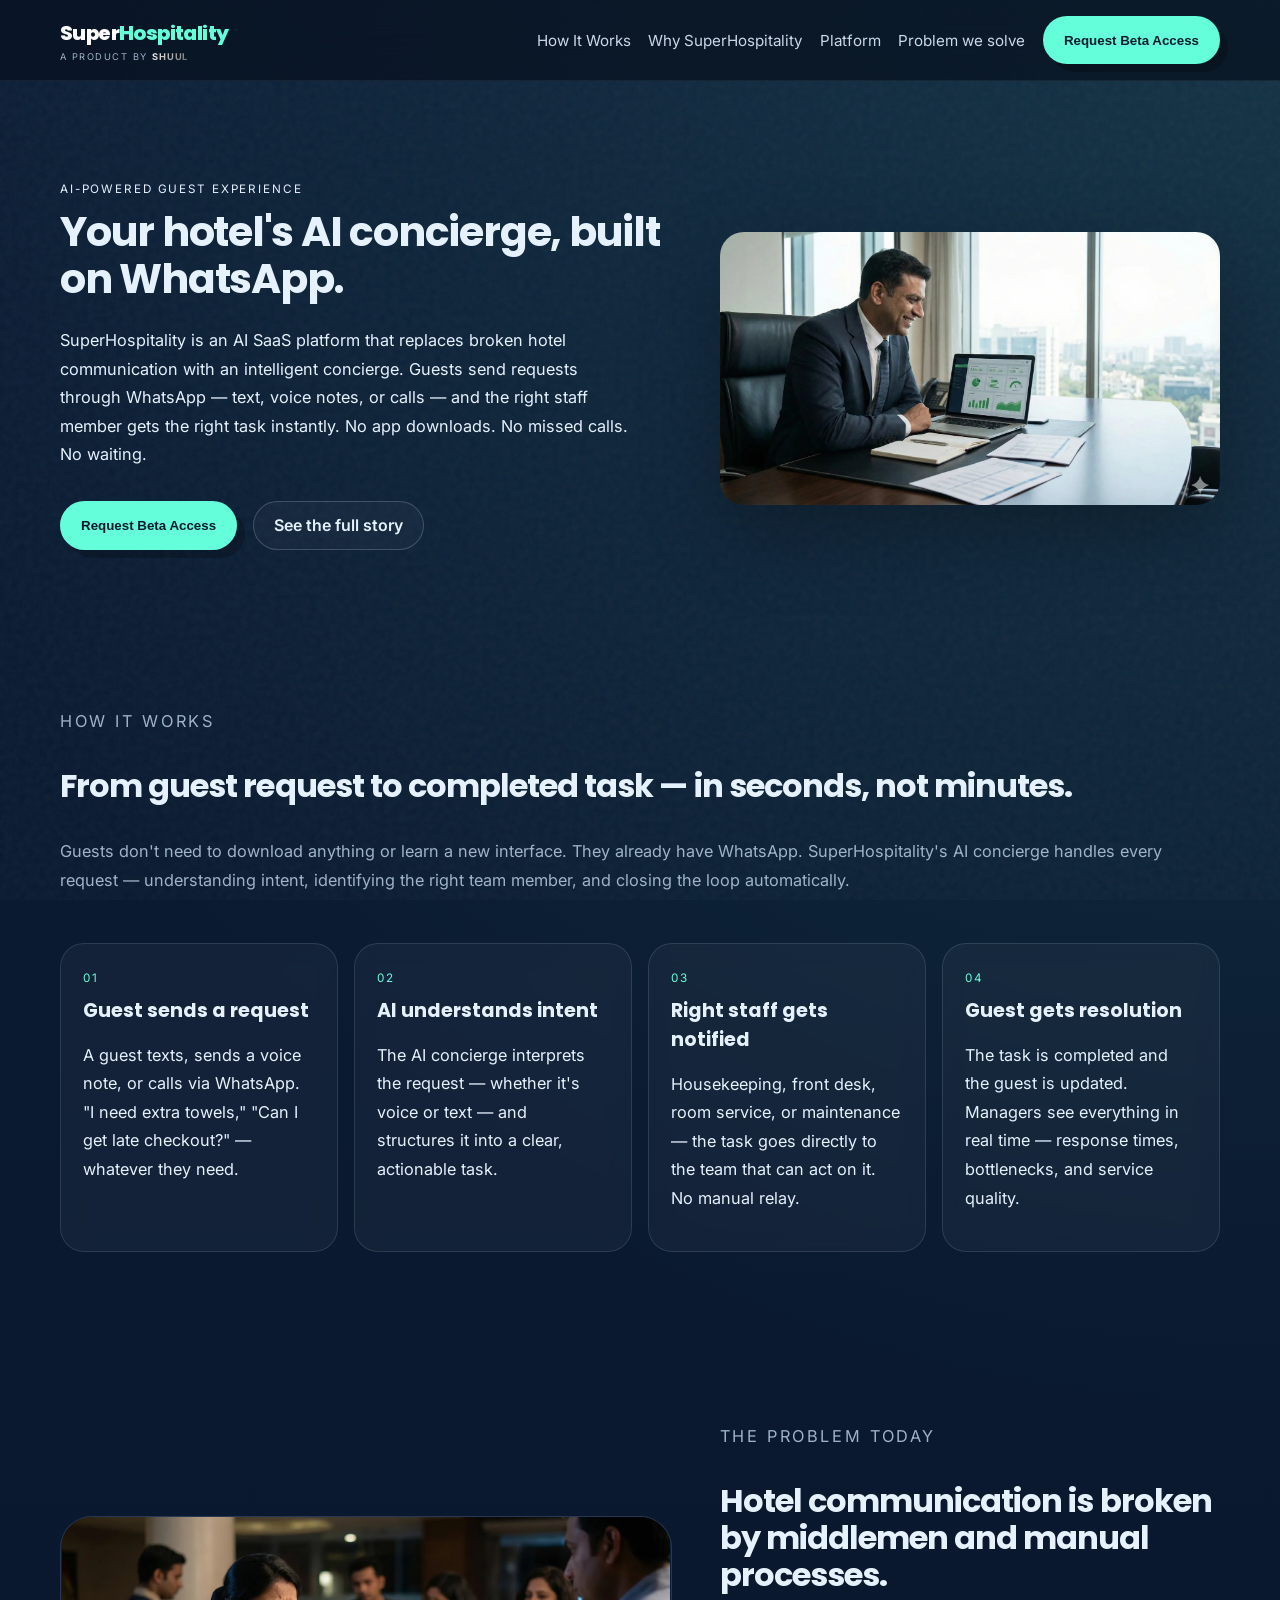
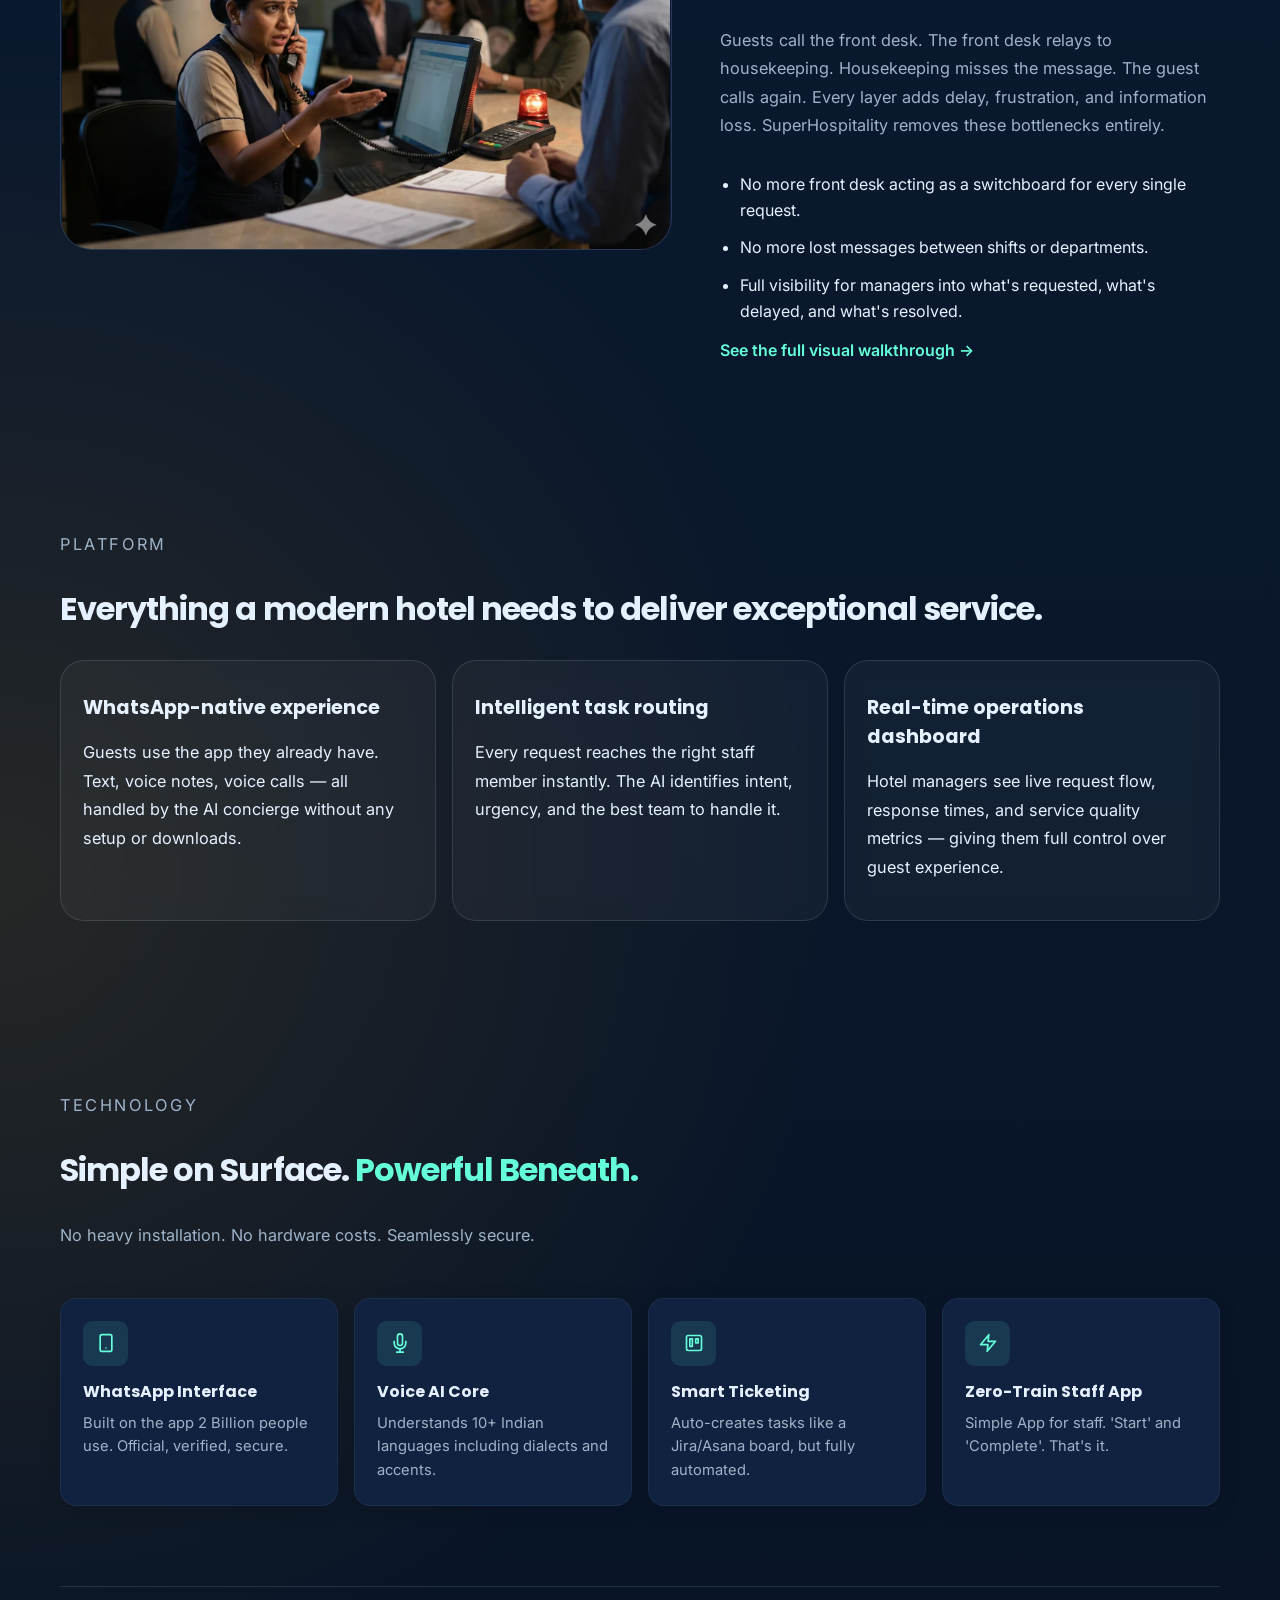
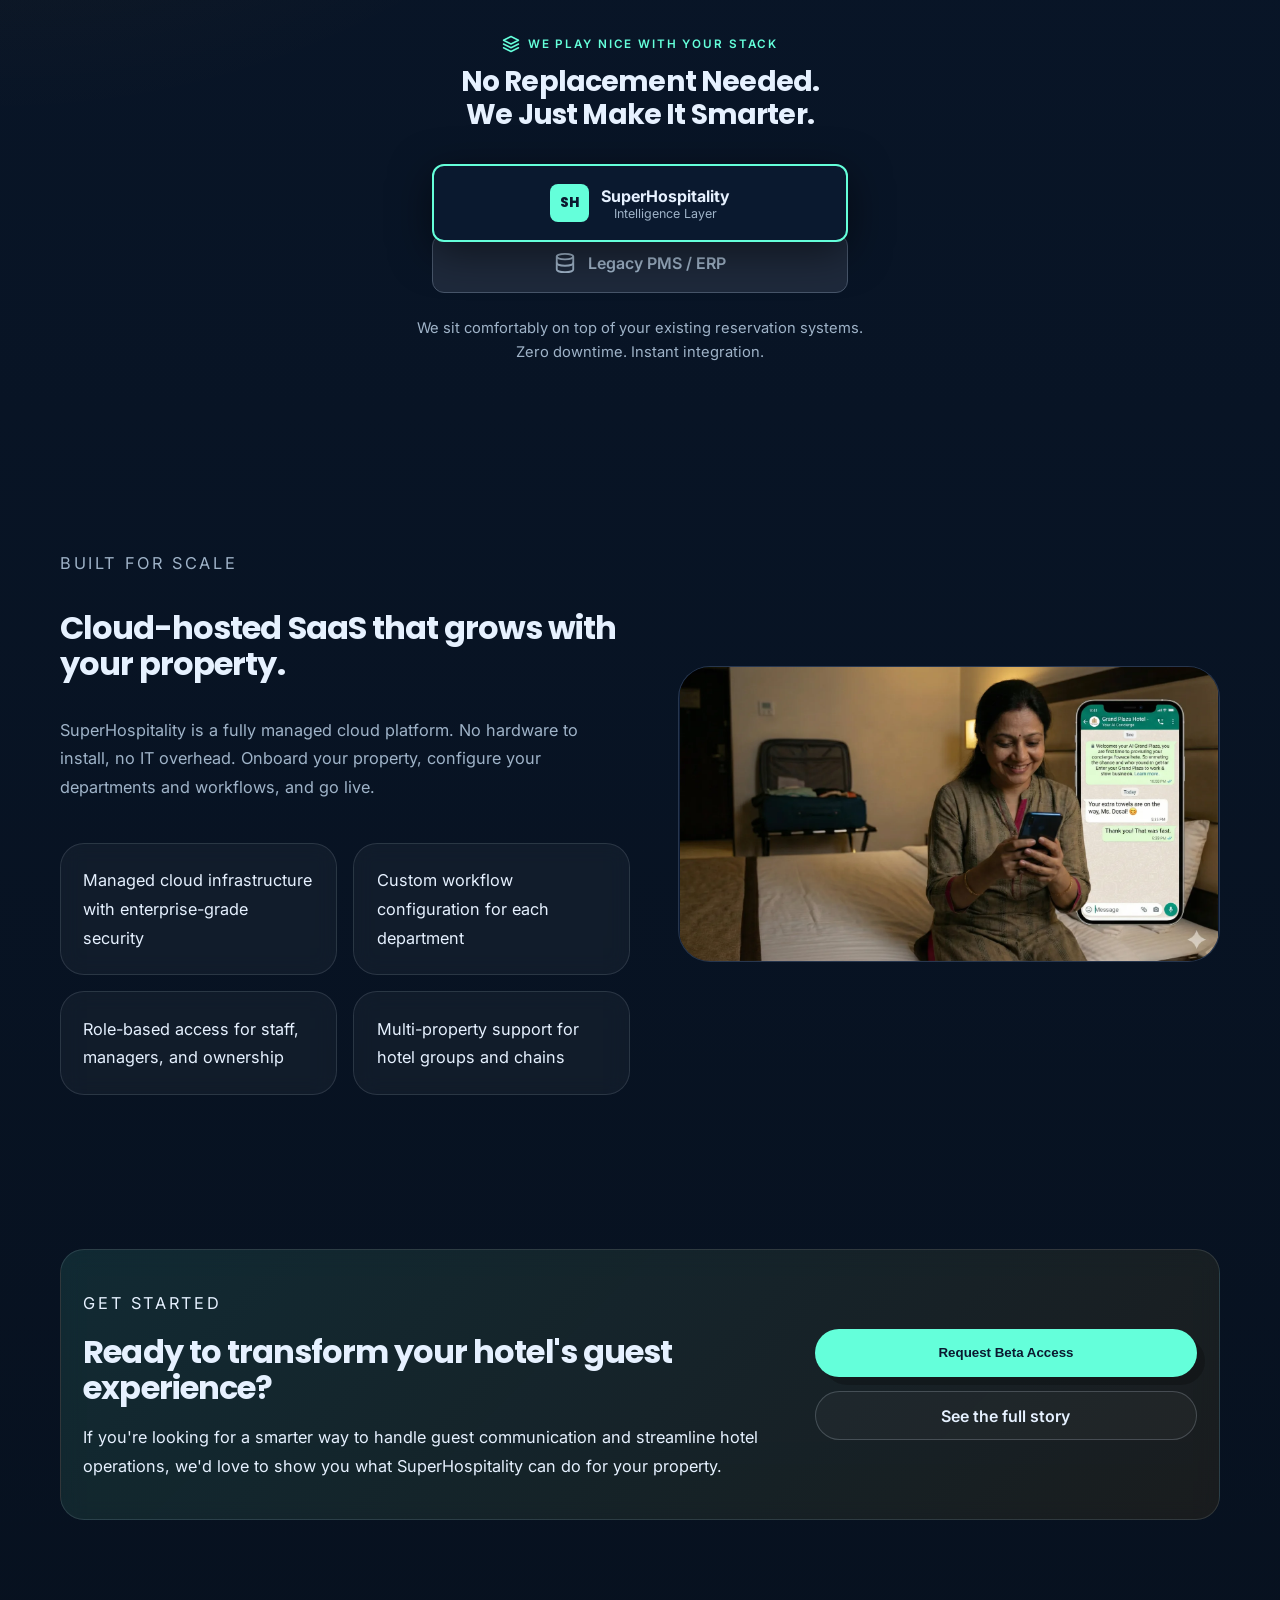
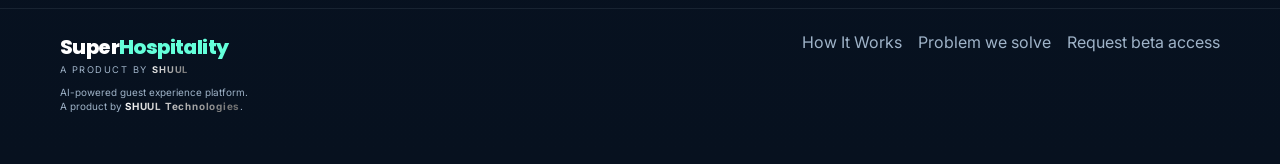
==== index.html @ f00804af "Initial commit" ====
<!DOCTYPE html>
<html lang="en">
  <head>
    <meta charset="UTF-8" />
    <meta name="viewport" content="width=device-width, initial-scale=1.0" />
    <title>SuperHospitality | AI-Powered Guest Experience Platform</title>
    <meta
      name="description"
      content="SuperHospitality is a WhatsApp-first AI concierge platform by SHUUL that turns guest requests into instant staff actions — no app downloads, no missed calls, no waiting."
    />
    <meta name="robots" content="index,follow" />
    <meta property="og:title" content="SuperHospitality | AI-Powered Guest Experience Platform" />
    <meta
      property="og:description"
      content="A WhatsApp-first AI concierge that turns guest requests into instant staff actions. No app downloads, no missed calls, no waiting."
    />
    <meta property="og:type" content="website" />
    <link rel="icon" type="image/svg+xml" href="/favicon.svg">
    <link rel="preconnect" href="https://fonts.googleapis.com">
    <link rel="preconnect" href="https://fonts.gstatic.com" crossorigin>
    <link href="https://fonts.googleapis.com/css2?family=Inter:wght@400;500;600&family=Poppins:wght@700;800&display=swap" rel="stylesheet">
    <script>
      (function () {
        var clarityProjectId = "ulrwjp1u90";

        if (!clarityProjectId || clarityProjectId === "undefined" || clarityProjectId === "null") {
          return;
        }

        (function(c,l,a,r,i,t,y){
          c[a]=c[a]||function(){(c[a].q=c[a].q||[]).push(arguments)};
          t=l.createElement(r);t.async=1;t.src="https://www.clarity.ms/tag/"+i;
          y=l.getElementsByTagName(r)[0];y.parentNode.insertBefore(t,y);
        })(window, document, "clarity", "script", clarityProjectId);
      })();
    </script>
    <script type="application/ld+json">
      {
        "@context": "https://schema.org",
        "@type": "SoftwareApplication",
        "name": "SuperHospitality",
        "applicationCategory": "BusinessApplication",
        "operatingSystem": "Web",
        "description": "WhatsApp-first AI concierge platform that turns guest requests into instant staff actions for hotels.",
        "brand": {
          "@type": "Brand",
          "name": "SHUUL"
        }
      }
    </script>
    <link rel="stylesheet" crossorigin href="/assets/main-C3lj1oBf.css">
  </head>
  <body>
    <div class="site-shell">
      <div class="site-noise" aria-hidden="true"></div>

      <header class="site-header">
        <div class="container nav-row">
          <a class="brand-lockup" href="/" aria-label="SuperHospitality home">
            <span class="brand-mark"><span style="color:#fff">Super</span><span class="brand-mark-teal">Hospitality</span></span>
            <span class="brand-meta">A PRODUCT BY <span class="shuul-silver">SHUUL</span></span>
          </a>

          <button class="nav-hamburger" onclick="toggleMobileNav()" aria-label="Toggle navigation" aria-expanded="false">
            <span></span><span></span><span></span>
          </button>

          <nav class="nav-links" id="navLinks" aria-label="Primary navigation">
            <a href="#how-it-works" onclick="closeMobileNav()">How It Works</a>
            <a href="#why" onclick="closeMobileNav()">Why SuperHospitality</a>
            <a href="#platform" onclick="closeMobileNav()">Platform</a>
            <a href="/the-problem/">Problem we solve</a>
            <button class="button button-primary nav-cta" onclick="openModal(); closeMobileNav()">
              Request Beta Access
            </button>
          </nav>
        </div>
      </header>

      <main>
        <section class="hero-section">
          <div class="container hero-grid">
            <div class="hero-copy">
              <p class="eyebrow">AI-Powered Guest Experience</p>
              <h1>Your hotel's AI concierge, built on WhatsApp.</h1>
              <p class="hero-text">
                SuperHospitality is an AI SaaS platform that replaces broken hotel communication with an intelligent concierge. 
                Guests send requests through WhatsApp — text, voice notes, or calls — and the right staff member gets the right task instantly. 
                No app downloads. No missed calls. No waiting.
              </p>

              <div class="hero-actions">
                <button class="button button-primary" onclick="openModal()">
                  Request Beta Access
                </button>
                <a class="button button-secondary" href="/the-problem/">See the full story</a>
              </div>
            </div>

            <aside class="hero-visual" aria-label="SuperHospitality visual preview">
              <div class="visual-card visual-card-main">
                <img
                  src="/images/happy_manager.webp"
                  alt="Hotel manager reviewing guest satisfaction with SuperHospitality"
                  width="1600"
                  height="873"
                />
              </div>
            </aside>
          </div>
        </section>

        <section class="content-section" id="how-it-works">
          <div class="container section-stack">
            <div class="section-heading">
              <p class="eyebrow">How It Works</p>
              <h2>From guest request to completed task — in seconds, not minutes.</h2>
              <p>
                Guests don't need to download anything or learn a new interface. They already have WhatsApp. 
                SuperHospitality's AI concierge handles every request — understanding intent, identifying the right team member, and closing the loop automatically.
              </p>
            </div>

            <div class="workflow-grid">
              <article class="info-card">
                <span class="card-index">01</span>
                <h3>Guest sends a request</h3>
                <p>A guest texts, sends a voice note, or calls via WhatsApp. "I need extra towels," "Can I get late checkout?" — whatever they need.</p>
              </article>
              <article class="info-card">
                <span class="card-index">02</span>
                <h3>AI understands intent</h3>
                <p>The AI concierge interprets the request — whether it's voice or text — and structures it into a clear, actionable task.</p>
              </article>
              <article class="info-card">
                <span class="card-index">03</span>
                <h3>Right staff gets notified</h3>
                <p>Housekeeping, front desk, room service, or maintenance — the task goes directly to the team that can act on it. No manual relay.</p>
              </article>
              <article class="info-card">
                <span class="card-index">04</span>
                <h3>Guest gets resolution</h3>
                <p>The task is completed and the guest is updated. Managers see everything in real time — response times, bottlenecks, and service quality.</p>
              </article>
            </div>
          </div>
        </section>

        <section class="content-section" id="why">
          <div class="container split-section">
            <div class="carousel-wrapper">
              <div class="carousel-track carousel-auto" id="problemCarousel">
                <div class="carousel-slide"><img src="/images/sad_receptionist.webp" alt="Overwhelmed front-desk staff" loading="lazy" /></div>
                <div class="carousel-slide"><img src="/images/sad_guest.webp" alt="Frustrated hotel guest" loading="lazy" /></div>
                <div class="carousel-slide"><img src="/images/sad_staff.webp" alt="Overworked hotel staff" loading="lazy" /></div>
                <div class="carousel-slide"><img src="/images/sad_manager.webp" alt="Stressed hotel manager" loading="lazy" /></div>
              </div>
            </div>

            <div class="section-copy-block">
              <p class="eyebrow">The Problem Today</p>
              <h2>Hotel communication is broken by middlemen and manual processes.</h2>
              <p>
                Guests call the front desk. The front desk relays to housekeeping. Housekeeping misses the message. 
                The guest calls again. Every layer adds delay, frustration, and information loss. 
                SuperHospitality removes these bottlenecks entirely.
              </p>
              <ul class="detail-list">
                <li>No more front desk acting as a switchboard for every single request.</li>
                <li>No more lost messages between shifts or departments.</li>
                <li>Full visibility for managers into what's requested, what's delayed, and what's resolved.</li>
              </ul>
              <a class="text-link" href="/the-problem/">See the full visual walkthrough &rarr;</a>
            </div>
          </div>
        </section>

        <section class="content-section" id="platform">
          <div class="container section-stack">
            <div class="section-heading">
              <p class="eyebrow">Platform</p>
              <h2>Everything a modern hotel needs to deliver exceptional service.</h2>
            </div>

            <div class="capability-grid">
              <article class="capability-card">
                <h3>WhatsApp-native experience</h3>
                <p>Guests use the app they already have. Text, voice notes, voice calls — all handled by the AI concierge without any setup or downloads.</p>
              </article>
              <article class="capability-card">
                <h3>Intelligent task routing</h3>
                <p>Every request reaches the right staff member instantly. The AI identifies intent, urgency, and the best team to handle it.</p>
              </article>
              <article class="capability-card">
                <h3>Real-time operations dashboard</h3>
                <p>Hotel managers see live request flow, response times, and service quality metrics — giving them full control over guest experience.</p>
              </article>
            </div>
          </div>
        </section>

        <section class="content-section" id="technology">
          <div class="container section-stack">
            <div class="section-heading">
              <p class="eyebrow">Technology</p>
              <h2>Simple on Surface. <span class="text-teal">Powerful Beneath.</span></h2>
              <p>No heavy installation. No hardware costs. Seamlessly secure.</p>
            </div>

            <div class="tech-grid">
              <article class="tech-card">
                <div class="tech-icon">
                  <svg width="20" height="20" fill="none" stroke="currentColor" stroke-width="2" stroke-linecap="round" stroke-linejoin="round" viewBox="0 0 24 24"><rect x="5" y="2" width="14" height="20" rx="2" ry="2"/><line x1="12" y1="18" x2="12.01" y2="18"/></svg>
                </div>
                <h3>WhatsApp Interface</h3>
                <p>Built on the app 2 Billion people use. Official, verified, secure.</p>
              </article>
              <article class="tech-card">
                <div class="tech-icon">
                  <svg width="20" height="20" fill="none" stroke="currentColor" stroke-width="2" stroke-linecap="round" stroke-linejoin="round" viewBox="0 0 24 24"><path d="M12 1a3 3 0 0 0-3 3v8a3 3 0 0 0 6 0V4a3 3 0 0 0-3-3z"/><path d="M19 10v2a7 7 0 0 1-14 0v-2"/><line x1="12" y1="19" x2="12" y2="23"/><line x1="8" y1="23" x2="16" y2="23"/></svg>
                </div>
                <h3>Voice AI Core</h3>
                <p>Understands 10+ Indian languages including dialects and accents.</p>
              </article>
              <article class="tech-card">
                <div class="tech-icon">
                  <svg width="20" height="20" fill="none" stroke="currentColor" stroke-width="2" stroke-linecap="round" stroke-linejoin="round" viewBox="0 0 24 24"><rect x="3" y="3" width="18" height="18" rx="2" ry="2"/><rect x="7" y="7" width="3" height="9"/><rect x="14" y="7" width="3" height="5"/></svg>
                </div>
                <h3>Smart Ticketing</h3>
                <p>Auto-creates tasks like a Jira/Asana board, but fully automated.</p>
              </article>
              <article class="tech-card">
                <div class="tech-icon">
                  <svg width="20" height="20" fill="none" stroke="currentColor" stroke-width="2" stroke-linecap="round" stroke-linejoin="round" viewBox="0 0 24 24"><polygon points="13 2 3 14 12 14 11 22 21 10 12 10 13 2"/></svg>
                </div>
                <h3>Zero-Train Staff App</h3>
                <p>Simple App for staff. 'Start' and 'Complete'. That's it.</p>
              </article>
            </div>

            <div class="integration-block">
              <div class="integration-label">
                <svg width="18" height="18" fill="none" stroke="currentColor" stroke-width="2" stroke-linecap="round" stroke-linejoin="round" viewBox="0 0 24 24"><polygon points="12 2 2 7 12 12 22 7 12 2"/><polyline points="2 17 12 22 22 17"/><polyline points="2 12 12 17 22 12"/></svg>
                <span>We play nice with your stack</span>
              </div>
              <h2>No Replacement Needed.<br>We Just Make It Smarter.</h2>
              <div class="integration-stack">
                <div class="integration-layer integration-layer-top">
                  <span class="sh-badge">SH</span>
                  <div>
                    <strong>SuperHospitality</strong>
                    <small>Intelligence Layer</small>
                  </div>
                </div>
                <div class="integration-layer integration-layer-base">
                  <svg width="22" height="22" fill="none" stroke="currentColor" stroke-width="2" stroke-linecap="round" stroke-linejoin="round" viewBox="0 0 24 24"><ellipse cx="12" cy="5" rx="9" ry="3"/><path d="M21 12c0 1.66-4 3-9 3s-9-1.34-9-3"/><path d="M3 5v14c0 1.66 4 3 9 3s9-1.34 9-3V5"/></svg>
                  <span>Legacy PMS / ERP</span>
                </div>
              </div>
              <p class="integration-note">We sit comfortably on top of your existing reservation systems.<br>Zero downtime. Instant integration.</p>
            </div>
          </div>
        </section>

        <section class="content-section" id="deployment">
          <div class="container split-section split-section-reverse">
            <div class="section-copy-block">
              <p class="eyebrow">Built for Scale</p>
              <h2>Cloud-hosted SaaS that grows with your property.</h2>
              <p>
                SuperHospitality is a fully managed cloud platform. No hardware to install, no IT overhead. 
                Onboard your property, configure your departments and workflows, and go live.
              </p>
              <div class="deployment-grid">
                <div class="deployment-item">Managed cloud infrastructure with enterprise-grade security</div>
                <div class="deployment-item">Custom workflow configuration for each department</div>
                <div class="deployment-item">Role-based access for staff, managers, and ownership</div>
                <div class="deployment-item">Multi-property support for hotel groups and chains</div>
              </div>
            </div>

            <div class="carousel-wrapper">
                <div class="carousel-track carousel-auto" id="scaleCarousel">
                <div class="carousel-slide"><img src="/images/happy_guest.webp" alt="Happy hotel guest" loading="lazy" /></div>
                <div class="carousel-slide"><img src="/images/happy_receptionist.webp" alt="Happy hotel receptionist" loading="lazy" /></div>
                <div class="carousel-slide"><img src="/images/happy_staff.webp" alt="Happy hotel staff" loading="lazy" /></div>
                <div class="carousel-slide"><img src="/images/happy_manager.webp" alt="Happy hotel manager" loading="lazy" /></div>
              </div>
            </div>
          </div>
        </section>

        <section class="content-section beta-section" id="beta">
          <div class="container beta-panel">
            <div>
              <p class="eyebrow">Get Started</p>
              <h2>Ready to transform your hotel's guest experience?</h2>
              <p>
                If you're looking for a smarter way to handle guest communication and streamline hotel operations, 
                we'd love to show you what SuperHospitality can do for your property.
              </p>
            </div>

            <div class="beta-actions">
              <button class="button button-primary" onclick="openModal()">
                Request Beta Access
              </button>
              <a class="button button-secondary" href="/the-problem/">See the full story</a>
            </div>
          </div>
        </section>
      </main>

      <footer class="site-footer">
        <div class="container footer-inner">
          <div class="footer-brand">
            <a class="brand-lockup" href="/" aria-label="SuperHospitality home">
              <span class="brand-mark"><span style="color:#fff">Super</span><span class="brand-mark-teal">Hospitality</span></span>
              <span class="brand-meta">A PRODUCT BY <span class="shuul-silver">SHUUL</span></span>
            </a>
            <p class="footer-brand-copy">AI-powered guest experience platform.<br>A product by <a href="https://shuul.io/" target="_blank" rel="noopener noreferrer"><span class="shuul-silver">SHUUL Technologies</span></a>.</p>
          </div>
          <nav class="footer-links" aria-label="Footer navigation">
            <a href="#how-it-works">How It Works</a>
            <a href="/the-problem/">Problem we solve</a>
            <a href="#" onclick="openModal(); return false;">Request beta access</a>
          </nav>
        </div>
      </footer>

      <!-- Modal overlay -->
      <div class="modal-backdrop" id="betaModal" onclick="closeModalBackdrop(event)">
        <div class="modal-container">
          <div class="modal-header">
            <h3>Request Beta Access</h3>
            <button class="modal-close" onclick="closeModal()" aria-label="Close">&times;</button>
          </div>
          <div class="modal-body">
            <iframe
              src="https://docs.google.com/forms/d/e/1FAIpQLSfdbThYwUDFjeIFg12fHmLmKu2P0tFGH8-NVrhgmLbLXEl8vw/viewform?embedded=true"
              width="100%"
              height="100%"
              frameborder="0"
              marginheight="0"
              marginwidth="0"
            >Loading…</iframe>
          </div>
        </div>
      </div>
    </div>

    <script>
      function openModal() {
        document.getElementById('betaModal').classList.add('is-open');
        document.body.style.overflow = 'hidden';
      }
      function closeModal() {
        document.getElementById('betaModal').classList.remove('is-open');
        document.body.style.overflow = '';
      }
      function closeModalBackdrop(e) {
        if (e.target === e.currentTarget) closeModal();
      }
      document.addEventListener('keydown', function(e) {
        if (e.key === 'Escape') closeModal();
      });

      /* ── Mobile nav toggle ── */
      function toggleMobileNav() {
        var nav = document.getElementById('navLinks');
        var btn = document.querySelector('.nav-hamburger');
        var open = nav.classList.toggle('is-open');
        btn.classList.toggle('is-open', open);
        btn.setAttribute('aria-expanded', open);
      }
      function closeMobileNav() {
        var nav = document.getElementById('navLinks');
        var btn = document.querySelector('.nav-hamburger');
        nav.classList.remove('is-open');
        btn.classList.remove('is-open');
        btn.setAttribute('aria-expanded', 'false');
      }

      /* ── Auto-scrolling carousels ── */
      (function() {
        var tracks = document.querySelectorAll('.carousel-auto');

        tracks.forEach(function(track) {
          var intervalId;

          function advance() {
            var maxScroll = track.scrollWidth - track.clientWidth;
            if (track.scrollLeft >= maxScroll - 2) {
              track.scrollTo({ left: 0, behavior: 'smooth' });
            } else {
              track.scrollBy({ left: track.clientWidth, behavior: 'smooth' });
            }
          }

          function start() {
            stop();
            intervalId = window.setInterval(advance, 3200);
          }

          function stop() {
            if (intervalId) {
              window.clearInterval(intervalId);
            }
          }

          track.addEventListener('mouseenter', stop);
          track.addEventListener('mouseleave', start);
          start();
        });
      })();
    </script>
  </body>
</html>
---- assets/main-C3lj1oBf.css ----
:root{--navy: #0a192f;--navy-deep: #07111f;--ink: #112240;--paper: #f0f4f8;--cardboard: #d6c0b0;--teal: #64ffda;--gold: #f59e0b;--text: #e6f1ff;--muted: #9fb3c8;--border: rgba(230, 241, 255, .12);--shadow: 0 28px 80px rgba(0, 0, 0, .28)}*{box-sizing:border-box}html{scroll-behavior:smooth}body{margin:0;font-family:Inter,sans-serif;background:var(--navy);color:var(--text)}a{color:inherit;text-decoration:none}img{display:block;max-width:100%}.site-shell{position:relative;min-height:100vh;overflow:hidden;background:radial-gradient(circle at top right,rgba(100,255,218,.1),transparent 28%),radial-gradient(circle at left center,rgba(245,158,11,.12),transparent 30%),linear-gradient(180deg,#0b1c35,#07111f)}.site-noise{position:fixed;inset:0;pointer-events:none;opacity:.05;z-index:0;background-image:url("data:image/svg+xml,%3Csvg viewBox='0 0 200 200' xmlns='http://www.w3.org/2000/svg'%3E%3Cfilter id='noiseFilter'%3E%3CfeTurbulence type='fractalNoise' baseFrequency='0.65' numOctaves='3' stitchTiles='stitch'/%3E%3C/filter%3E%3Crect width='100%25' height='100%25' filter='url(%23noiseFilter)'/%3E%3C/svg%3E")}.container{position:relative;z-index:1;width:min(1160px,calc(100vw - 2rem));margin:0 auto}.site-header{position:sticky;top:0;z-index:10;padding:1rem 0;-webkit-backdrop-filter:blur(18px);backdrop-filter:blur(18px);background:#07111fb8;border-bottom:1px solid rgba(230,241,255,.06)}.nav-row{display:flex;align-items:center;justify-content:space-between;gap:1rem;flex-wrap:wrap}.footer-row{display:flex;align-items:center;justify-content:space-between;gap:1rem}.brand-lockup{display:flex;flex-direction:column;gap:.15rem}.brand-mark{font-family:Poppins,sans-serif;font-size:1.25rem;font-weight:800;letter-spacing:-.03em;color:#fff}.brand-mark-green{color:#25d366}.brand-mark-teal{color:var(--teal)}.shuul-silver{background:linear-gradient(135deg,#fff,#b3b3b3,#666);-webkit-background-clip:text;-webkit-text-fill-color:transparent;background-clip:text;font-weight:700;letter-spacing:.08em}.nav-hamburger{display:none;flex-direction:column;justify-content:center;gap:5px;width:2.4rem;height:2.4rem;padding:0;border:1px solid var(--border);border-radius:.5rem;background:transparent;cursor:pointer;align-items:center}.nav-hamburger span{display:block;width:18px;height:2px;background:var(--text);border-radius:1px;transition:transform .25s ease,opacity .2s ease}.nav-hamburger.is-open span:nth-child(1){transform:translateY(7px) rotate(45deg)}.nav-hamburger.is-open span:nth-child(2){opacity:0}.nav-hamburger.is-open span:nth-child(3){transform:translateY(-7px) rotate(-45deg)}.brand-meta,.eyebrow,.stat-label,.signal-title,.card-index{text-transform:uppercase;letter-spacing:.16em;font-size:.73rem}.brand-meta{font-size:.58rem;color:var(--muted)}.brand-meta,.signal-strip p,.section-heading p,.section-copy-block p,.site-footer p{color:var(--muted)}.nav-links{display:flex;align-items:center;gap:1.1rem;color:#cad9e8;font-size:.95rem}.nav-links a:hover,.footer-links a:hover,.text-link:hover{color:var(--teal)}.button{display:inline-flex;align-items:center;justify-content:center;min-height:3rem;padding:.85rem 1.25rem;border-radius:999px;border:1px solid transparent;font-weight:600;transition:transform .18s ease,border-color .18s ease,background .18s ease}.button:hover{transform:translateY(-1px)}.button-primary{background:var(--teal);color:var(--navy);box-shadow:8px 8px #00000038}.button-secondary{border-color:#e6f1ff33;color:var(--text);background:#ffffff08}.hero-section{padding:clamp(3.5rem,7vw,6rem) 0 3rem}.hero-grid,.split-section{display:grid;grid-template-columns:minmax(0,1.1fr) minmax(320px,.9fr);gap:clamp(1.5rem,4vw,3rem);align-items:center}.hero-copy h1,.section-heading h2,.section-copy-block h2,.beta-panel h2{margin:0;font-family:Poppins,sans-serif;line-height:1.15;letter-spacing:-.03em}.hero-copy h1{font-size:clamp(1.8rem,3.2vw,2.8rem)}.hero-text,.section-heading p,.section-copy-block p,.beta-panel p,.info-card p,.capability-card p,.deployment-item,.site-footer p{font-size:1.02rem;line-height:1.75}.hero-text{max-width:58ch;margin:1.5rem 0 0}.hero-actions{display:flex;flex-wrap:wrap;gap:1rem;margin:2rem 0 1rem}.hero-note{color:#d9e7f5;font-size:.95rem}.hero-highlights{display:flex;flex-wrap:wrap;gap:.7rem;margin-top:1.6rem}.hero-highlights span,.signal-strip-inner,.info-card,.capability-card,.media-frame,.beta-panel,.deployment-item,.stat-card{border:1px solid var(--border);background:#ffffff0a;-webkit-backdrop-filter:blur(10px);backdrop-filter:blur(10px)}.hero-highlights span{padding:.55rem .85rem;border-radius:999px;color:#dbe7f3;font-size:.9rem}.hero-visual{position:relative}.visual-card{overflow:hidden;border-radius:1.5rem;box-shadow:var(--shadow)}.visual-card-main img,.media-frame img{width:100%;height:auto;object-fit:cover}.stat-card{position:absolute;padding:1rem 1.1rem;border-radius:1.25rem;max-width:15rem;box-shadow:var(--shadow)}.stat-card strong{display:block;margin-top:.35rem;font-size:1rem;line-height:1.4}.stat-card-top{top:1rem;left:-.5rem}.stat-card-bottom{right:-.25rem;bottom:1.5rem}.signal-strip{padding:0 0 1rem}.signal-strip-inner{display:flex;align-items:center;gap:1rem;padding:1rem 1.2rem;border-radius:1.2rem}.signal-strip p{margin:0}.signal-title{color:var(--gold);white-space:nowrap}.content-section{padding:clamp(3rem,6vw,5rem) 0}.section-stack{display:flex;flex-direction:column;gap:2rem}.section-heading,.section-copy-block{display:flex;flex-direction:column;gap:1rem}.section-heading h2,.section-copy-block h2,.beta-panel h2{font-size:clamp(1.5rem,2.5vw,2rem)}.workflow-grid,.capability-grid,.deployment-grid,.tech-grid{display:grid;gap:1rem}.workflow-grid{grid-template-columns:repeat(4,minmax(0,1fr))}.capability-grid{grid-template-columns:repeat(3,minmax(0,1fr))}.deployment-grid{grid-template-columns:repeat(2,minmax(0,1fr))}.tech-grid{grid-template-columns:repeat(4,minmax(0,1fr))}.info-card,.capability-card,.deployment-item,.beta-panel{border-radius:1.5rem;padding:1.4rem}.card-index{color:var(--teal)}.info-card h3,.capability-card h3,.tech-card h3{margin:.6rem 0 .5rem;font-family:Poppins,sans-serif;font-size:1.2rem}.split-section-reverse{grid-template-columns:minmax(0,1fr) minmax(320px,.95fr)}.media-frame{overflow:hidden;border-radius:2rem;box-shadow:var(--shadow)}.media-frame-dark{background:#112240a3}.media-frame-light{background:#f0f4f814}.detail-list{margin:0;padding-left:1.25rem;color:var(--text);display:grid;gap:.75rem}.detail-list li{line-height:1.6}.text-link{color:var(--teal);font-weight:600}.deployment-grid{margin-top:.6rem}.beta-section{padding-bottom:5.5rem}.beta-panel{display:grid;grid-template-columns:minmax(0,1.3fr) minmax(260px,.7fr);gap:1.5rem;align-items:center;background:linear-gradient(135deg,#64ffda1a,#f59e0b14)}.beta-actions{display:flex;flex-direction:column;gap:.9rem}.site-footer{padding:0 0 2.5rem;border-top:1px solid rgba(230,241,255,.08)}.footer-links{display:flex;flex-wrap:wrap;gap:1rem;color:var(--muted)}.footer-inner{display:flex;align-items:flex-start;justify-content:space-between;gap:2rem;padding-top:1.4rem}.site-footer .footer-brand-copy{font-size:.62rem;line-height:1.45;max-width:28rem}@media(max-width:980px){.nav-row{flex-wrap:wrap}.nav-hamburger{display:flex}.nav-links{display:none;flex-direction:column;width:100%;gap:0;padding:.75rem 0 .5rem;border-top:1px solid var(--border);margin-top:.5rem}.nav-links.is-open{display:flex}.nav-links a,.nav-links .nav-cta{padding:.75rem 0;font-size:1rem;border-bottom:1px solid rgba(230,241,255,.05)}.nav-links .nav-cta{margin-top:.5rem;border-bottom:none}.hero-grid,.split-section,.split-section-reverse,.beta-panel{grid-template-columns:1fr}.footer-inner{flex-direction:column;gap:1.25rem}.workflow-grid,.capability-grid,.deployment-grid,.tech-grid{grid-template-columns:1fr 1fr}.hero-visual{min-height:auto;padding-top:1rem}.stat-card{position:static;margin-top:1rem;max-width:none}}@media(max-width:720px){.site-header{position:static}.workflow-grid,.capability-grid,.deployment-grid,.tech-grid,.beta-panel{grid-template-columns:1fr}.hero-copy h1{max-width:none}.hero-actions,.beta-actions,.button{width:100%}}.carousel-wrapper{position:relative;overflow:hidden;border-radius:2rem;background:#112240a3;border:1px solid var(--border);aspect-ratio:11 / 6}.carousel-track{display:flex;gap:0;overflow-x:auto;scroll-snap-type:x mandatory;-webkit-overflow-scrolling:touch;scrollbar-width:none;height:100%}.carousel-track::-webkit-scrollbar{display:none}.carousel-slide{flex:0 0 100%;scroll-snap-align:start;overflow:hidden;height:100%}.carousel-slide img{width:100%;height:100%;display:block;object-fit:contain}.tech-card{background:var(--ink);padding:1.4rem;border-radius:1rem;border:1px solid rgba(255,255,255,.05);box-shadow:0 4px 20px #00000026}.tech-icon{width:2.8rem;height:2.8rem;background:#64ffda1a;color:var(--teal);border-radius:.6rem;display:flex;align-items:center;justify-content:center;margin-bottom:.8rem}.tech-card h3{font-size:1rem}.tech-card p{margin:0;color:var(--muted);font-size:.92rem;line-height:1.6}.text-teal{color:var(--teal)}.integration-block{text-align:center;margin-top:3rem;padding-top:3rem;border-top:1px solid var(--border)}.integration-label{display:inline-flex;align-items:center;gap:.5rem;color:var(--teal);text-transform:uppercase;letter-spacing:.16em;font-size:.73rem;font-weight:600;margin-bottom:.75rem}.integration-block h2{font-family:Poppins,sans-serif;font-size:clamp(1.3rem,2.2vw,1.8rem);line-height:1.2;letter-spacing:-.03em;margin:0 0 2rem}.integration-stack{display:flex;flex-direction:column;align-items:center;max-width:26rem;margin:0 auto 1.5rem}.integration-layer{width:100%;display:flex;align-items:center;justify-content:center;gap:.75rem;padding:1.1rem 1.5rem;border-radius:.75rem;font-weight:600}.integration-layer-top{background:var(--navy);border:2px solid var(--teal);box-shadow:0 10px 40px #00000080;position:relative;z-index:2;margin-bottom:-.5rem}.integration-layer-top strong{display:block;font-size:1rem}.integration-layer-top small{display:block;color:var(--muted);font-size:.78rem;font-weight:400}.sh-badge{background:var(--teal);color:var(--navy);font-family:Poppins,sans-serif;font-weight:800;font-size:.85rem;width:2.4rem;height:2.4rem;border-radius:.5rem;display:flex;align-items:center;justify-content:center;flex-shrink:0}.integration-layer-base{background:#1e293b;border:1px solid #475569;color:var(--muted);position:relative;z-index:1}.integration-note{color:var(--muted);font-size:.92rem;line-height:1.6}.modal-backdrop{position:fixed;inset:0;z-index:100;display:flex;align-items:center;justify-content:center;padding:1rem;background:#07111fcc;-webkit-backdrop-filter:blur(6px);backdrop-filter:blur(6px);opacity:0;pointer-events:none;transition:opacity .2s ease}.modal-backdrop.is-open{opacity:1;pointer-events:auto}.modal-container{width:100%;max-width:52rem;height:85vh;background:var(--paper);border-radius:1.5rem;border:3px solid var(--navy);box-shadow:10px 10px #0006;display:flex;flex-direction:column;overflow:hidden;transform:scale(.95);transition:transform .2s ease}.modal-backdrop.is-open .modal-container{transform:scale(1)}.modal-header{display:flex;align-items:center;justify-content:space-between;padding:1rem 1.25rem;background:var(--navy)}.modal-header h3{margin:0;font-family:Poppins,sans-serif;font-size:1.15rem;font-weight:700;color:#fff}.modal-close{background:none;border:none;color:#94a3b8;font-size:1.6rem;cursor:pointer;line-height:1;padding:.25rem;transition:color .15s ease}.modal-close:hover{color:#fff}.modal-body{flex:1;overflow:hidden}.modal-body iframe{display:block;width:100%;height:100%;border:none}button.button{cursor:pointer}
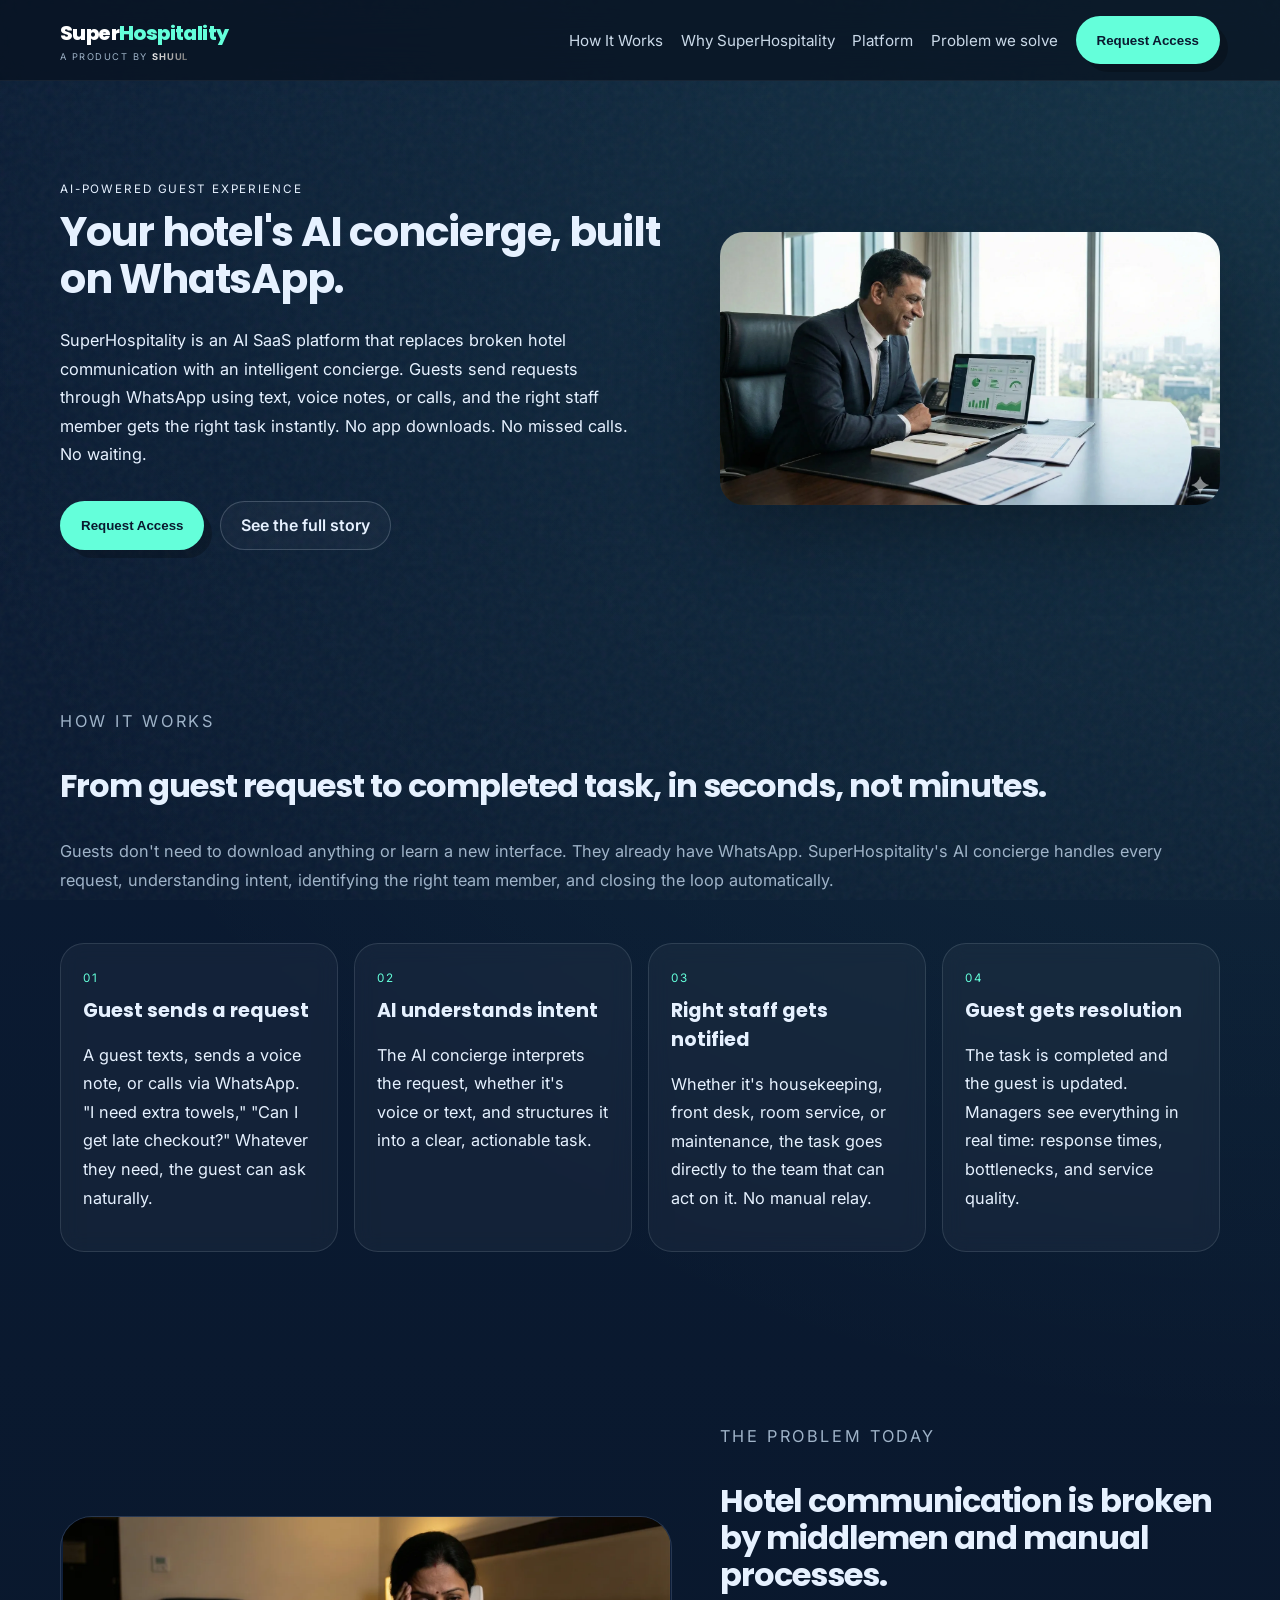
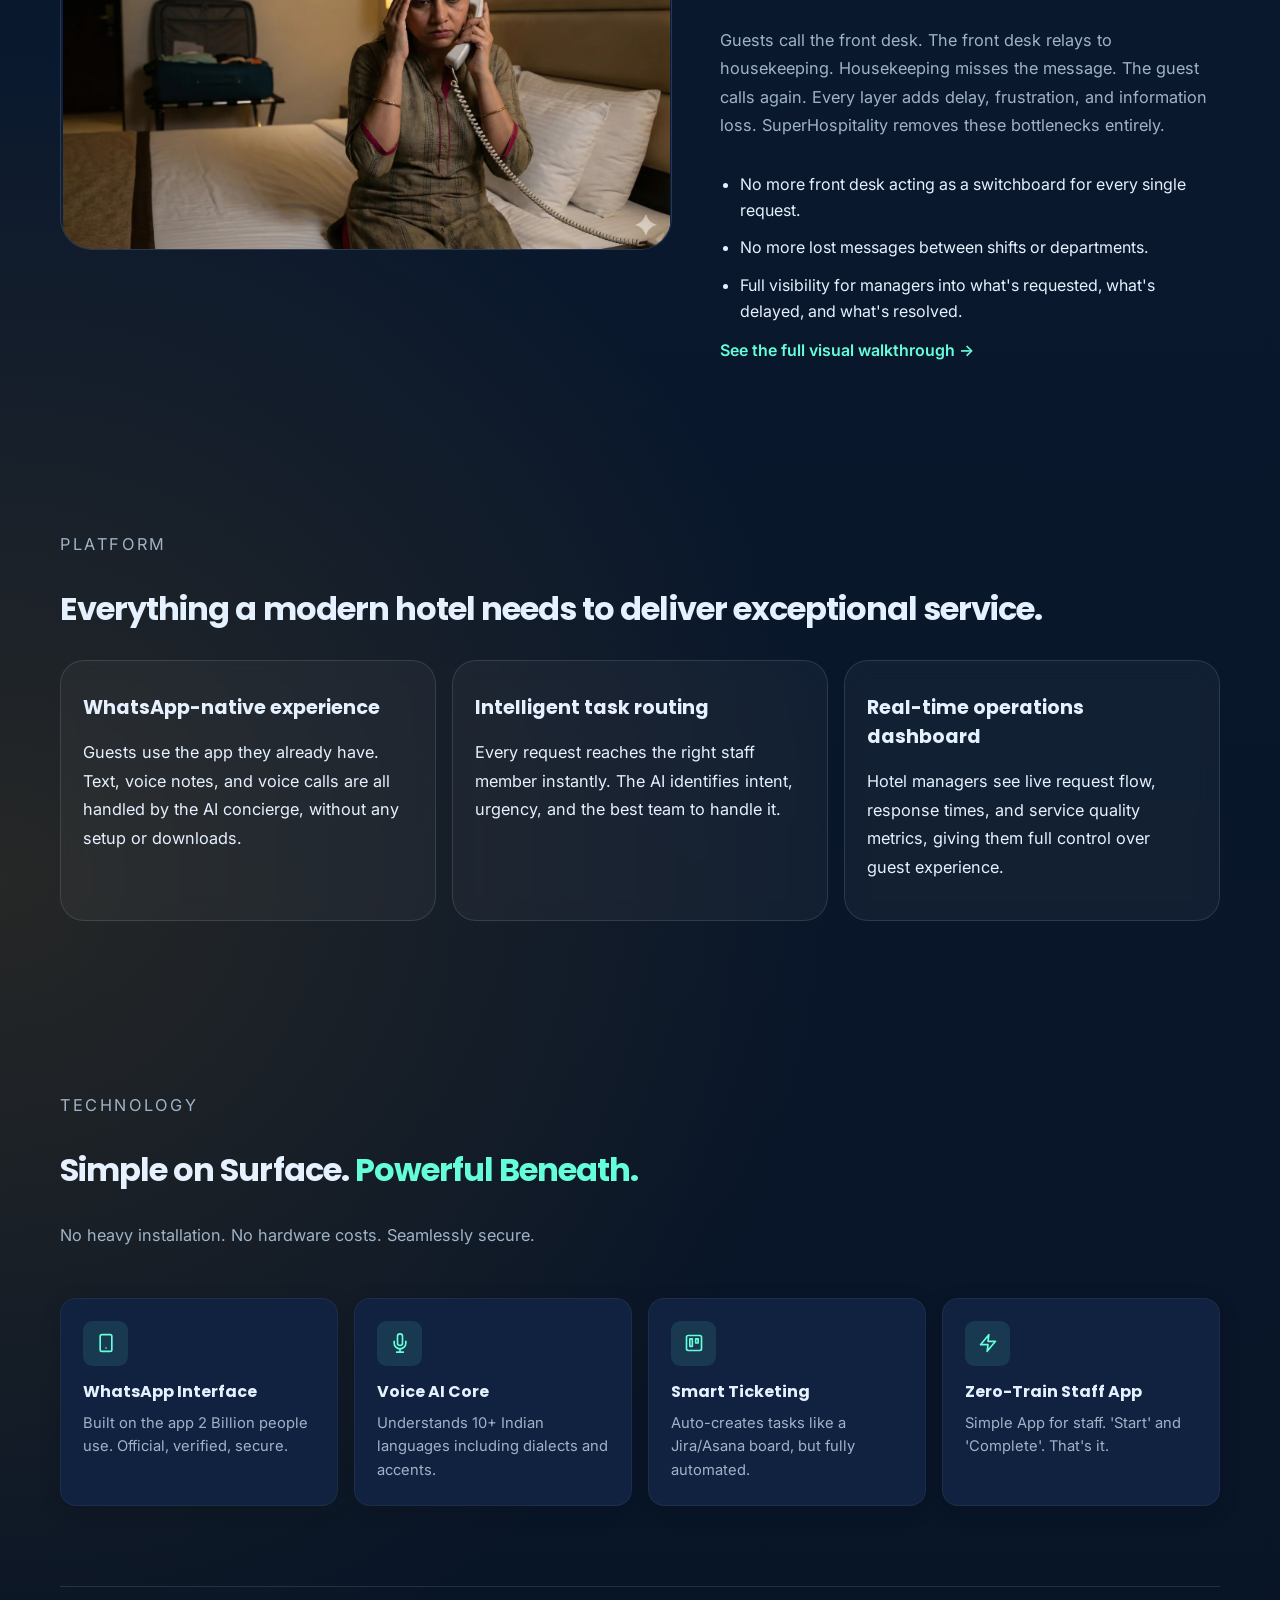
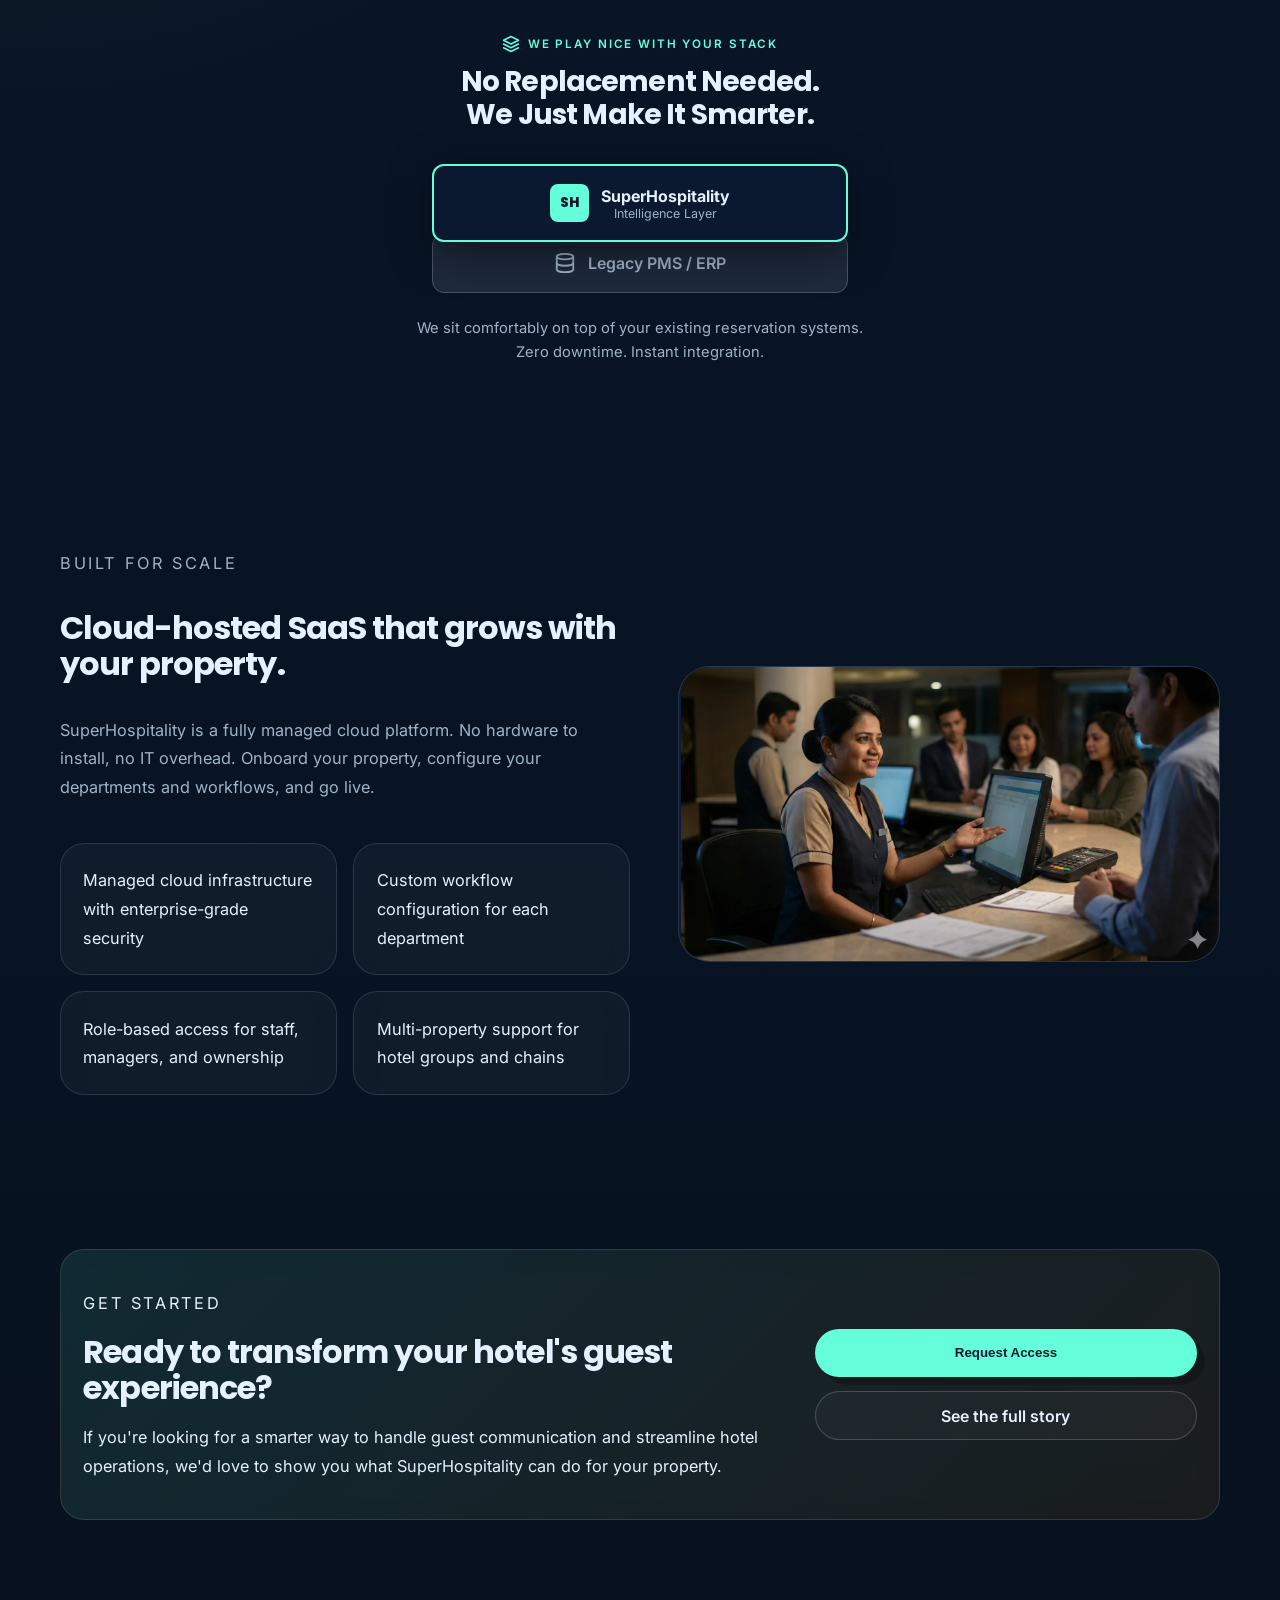
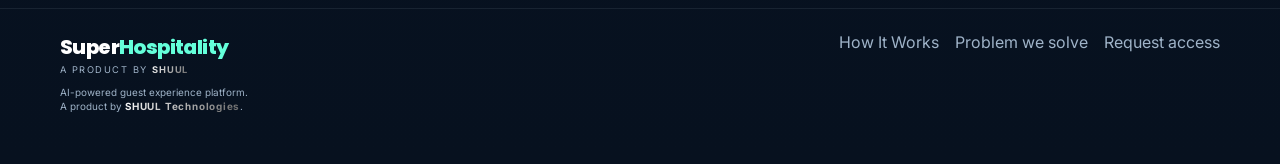
==== commit a1545b85: "Update" ====
--- a/index.html
+++ b/index.html
@@ -6,7 +6,7 @@
     <title>SuperHospitality | AI-Powered Guest Experience Platform</title>
     <meta
       name="description"
-      content="SuperHospitality is a WhatsApp-first AI concierge platform by SHUUL that turns guest requests into instant staff actions — no app downloads, no missed calls, no waiting."
+      content="SuperHospitality is a WhatsApp-first AI concierge platform by SHUUL that turns guest requests into instant staff actions, with no app downloads, no missed calls, and no waiting."
     />
     <meta name="robots" content="index,follow" />
     <meta property="og:title" content="SuperHospitality | AI-Powered Guest Experience Platform" />
@@ -48,7 +48,7 @@
         }
       }
     </script>
-    <link rel="stylesheet" crossorigin href="/assets/main-C3lj1oBf.css">
+    <link rel="stylesheet" crossorigin href="/assets/main-BO8PVFFG.css">
   </head>
   <body>
     <div class="site-shell">
@@ -71,7 +71,7 @@
             <a href="#platform" onclick="closeMobileNav()">Platform</a>
             <a href="/the-problem/">Problem we solve</a>
             <button class="button button-primary nav-cta" onclick="openModal(); closeMobileNav()">
-              Request Beta Access
+              Request Access
             </button>
           </nav>
         </div>
@@ -85,13 +85,13 @@
               <h1>Your hotel's AI concierge, built on WhatsApp.</h1>
               <p class="hero-text">
                 SuperHospitality is an AI SaaS platform that replaces broken hotel communication with an intelligent concierge. 
-                Guests send requests through WhatsApp — text, voice notes, or calls — and the right staff member gets the right task instantly. 
+                Guests send requests through WhatsApp using text, voice notes, or calls, and the right staff member gets the right task instantly. 
                 No app downloads. No missed calls. No waiting.
               </p>
 
               <div class="hero-actions">
                 <button class="button button-primary" onclick="openModal()">
-                  Request Beta Access
+                  Request Access
                 </button>
                 <a class="button button-secondary" href="/the-problem/">See the full story</a>
               </div>
@@ -114,10 +114,10 @@
           <div class="container section-stack">
             <div class="section-heading">
               <p class="eyebrow">How It Works</p>
-              <h2>From guest request to completed task — in seconds, not minutes.</h2>
+              <h2>From guest request to completed task, in seconds, not minutes.</h2>
               <p>
                 Guests don't need to download anything or learn a new interface. They already have WhatsApp. 
-                SuperHospitality's AI concierge handles every request — understanding intent, identifying the right team member, and closing the loop automatically.
+                SuperHospitality's AI concierge handles every request, understanding intent, identifying the right team member, and closing the loop automatically.
               </p>
             </div>
 
@@ -125,22 +125,22 @@
               <article class="info-card">
                 <span class="card-index">01</span>
                 <h3>Guest sends a request</h3>
-                <p>A guest texts, sends a voice note, or calls via WhatsApp. "I need extra towels," "Can I get late checkout?" — whatever they need.</p>
+                <p>A guest texts, sends a voice note, or calls via WhatsApp. "I need extra towels," "Can I get late checkout?" Whatever they need, the guest can ask naturally.</p>
               </article>
               <article class="info-card">
                 <span class="card-index">02</span>
                 <h3>AI understands intent</h3>
-                <p>The AI concierge interprets the request — whether it's voice or text — and structures it into a clear, actionable task.</p>
+                <p>The AI concierge interprets the request, whether it's voice or text, and structures it into a clear, actionable task.</p>
               </article>
               <article class="info-card">
                 <span class="card-index">03</span>
                 <h3>Right staff gets notified</h3>
-                <p>Housekeeping, front desk, room service, or maintenance — the task goes directly to the team that can act on it. No manual relay.</p>
+                <p>Whether it's housekeeping, front desk, room service, or maintenance, the task goes directly to the team that can act on it. No manual relay.</p>
               </article>
               <article class="info-card">
                 <span class="card-index">04</span>
                 <h3>Guest gets resolution</h3>
-                <p>The task is completed and the guest is updated. Managers see everything in real time — response times, bottlenecks, and service quality.</p>
+                <p>The task is completed and the guest is updated. Managers see everything in real time: response times, bottlenecks, and service quality.</p>
               </article>
             </div>
           </div>
@@ -185,7 +185,7 @@
             <div class="capability-grid">
               <article class="capability-card">
                 <h3>WhatsApp-native experience</h3>
-                <p>Guests use the app they already have. Text, voice notes, voice calls — all handled by the AI concierge without any setup or downloads.</p>
+                <p>Guests use the app they already have. Text, voice notes, and voice calls are all handled by the AI concierge, without any setup or downloads.</p>
               </article>
               <article class="capability-card">
                 <h3>Intelligent task routing</h3>
@@ -193,7 +193,7 @@
               </article>
               <article class="capability-card">
                 <h3>Real-time operations dashboard</h3>
-                <p>Hotel managers see live request flow, response times, and service quality metrics — giving them full control over guest experience.</p>
+                <p>Hotel managers see live request flow, response times, and service quality metrics, giving them full control over guest experience.</p>
               </article>
             </div>
           </div>
@@ -303,7 +303,7 @@
 
             <div class="beta-actions">
               <button class="button button-primary" onclick="openModal()">
-                Request Beta Access
+                Request Access
               </button>
               <a class="button button-secondary" href="/the-problem/">See the full story</a>
             </div>
@@ -323,7 +323,7 @@
           <nav class="footer-links" aria-label="Footer navigation">
             <a href="#how-it-works">How It Works</a>
             <a href="/the-problem/">Problem we solve</a>
-            <a href="#" onclick="openModal(); return false;">Request beta access</a>
+            <a href="#" onclick="openModal(); return false;">Request access</a>
           </nav>
         </div>
       </footer>
@@ -332,7 +332,7 @@
       <div class="modal-backdrop" id="betaModal" onclick="closeModalBackdrop(event)">
         <div class="modal-container">
           <div class="modal-header">
-            <h3>Request Beta Access</h3>
+            <h3>Request Access</h3>
             <button class="modal-close" onclick="closeModal()" aria-label="Close">&times;</button>
           </div>
           <div class="modal-body">
--- a/assets/main-BO8PVFFG.css
+++ b/assets/main-BO8PVFFG.css
@@ -0,0 +1 @@
+:root{--navy: #0a192f;--navy-deep: #07111f;--ink: #112240;--paper: #f0f4f8;--cardboard: #d6c0b0;--teal: #64ffda;--gold: #f59e0b;--text: #e6f1ff;--muted: #9fb3c8;--border: rgba(230, 241, 255, .12);--shadow: 0 28px 80px rgba(0, 0, 0, .28)}*{box-sizing:border-box}html{scroll-behavior:smooth}body{margin:0;font-family:Inter,sans-serif;background:var(--navy);color:var(--text);overflow-x:hidden}a{color:inherit;text-decoration:none}img{display:block;max-width:100%}.site-shell{position:relative;min-height:100vh;background:radial-gradient(circle at top right,rgba(100,255,218,.1),transparent 28%),radial-gradient(circle at left center,rgba(245,158,11,.12),transparent 30%),linear-gradient(180deg,#0b1c35,#07111f)}.site-noise{position:fixed;inset:0;pointer-events:none;opacity:.05;z-index:0;background-image:url("data:image/svg+xml,%3Csvg viewBox='0 0 200 200' xmlns='http://www.w3.org/2000/svg'%3E%3Cfilter id='noiseFilter'%3E%3CfeTurbulence type='fractalNoise' baseFrequency='0.65' numOctaves='3' stitchTiles='stitch'/%3E%3C/filter%3E%3Crect width='100%25' height='100%25' filter='url(%23noiseFilter)'/%3E%3C/svg%3E")}.container{position:relative;z-index:1;width:min(1160px,calc(100vw - 2rem));margin:0 auto}.site-header{position:sticky;top:0;z-index:10;padding:1rem 0;-webkit-backdrop-filter:blur(18px);backdrop-filter:blur(18px);background:#07111fb8;border-bottom:1px solid rgba(230,241,255,.06)}.nav-row{display:flex;align-items:center;justify-content:space-between;gap:1rem;flex-wrap:wrap}.footer-row{display:flex;align-items:center;justify-content:space-between;gap:1rem}.brand-lockup{display:flex;flex-direction:column;gap:.15rem}.brand-mark{font-family:Poppins,sans-serif;font-size:1.25rem;font-weight:800;letter-spacing:-.03em;color:#fff}.brand-mark-green{color:#25d366}.brand-mark-teal{color:var(--teal)}.shuul-silver{background:linear-gradient(135deg,#fff,#b3b3b3,#666);-webkit-background-clip:text;-webkit-text-fill-color:transparent;background-clip:text;font-weight:700;letter-spacing:.08em}.nav-hamburger{display:none;flex-direction:column;justify-content:center;gap:5px;width:2.4rem;height:2.4rem;padding:0;border:1px solid var(--border);border-radius:.5rem;background:transparent;cursor:pointer;align-items:center}.nav-hamburger span{display:block;width:18px;height:2px;background:var(--text);border-radius:1px;transition:transform .25s ease,opacity .2s ease}.nav-hamburger.is-open span:nth-child(1){transform:translateY(7px) rotate(45deg)}.nav-hamburger.is-open span:nth-child(2){opacity:0}.nav-hamburger.is-open span:nth-child(3){transform:translateY(-7px) rotate(-45deg)}.brand-meta,.eyebrow,.stat-label,.signal-title,.card-index{text-transform:uppercase;letter-spacing:.16em;font-size:.73rem}.brand-meta{font-size:.58rem;color:var(--muted)}.brand-meta,.signal-strip p,.section-heading p,.section-copy-block p,.site-footer p{color:var(--muted)}.nav-links{display:flex;align-items:center;gap:1.1rem;color:#cad9e8;font-size:.95rem}.nav-links a:hover,.footer-links a:hover,.text-link:hover{color:var(--teal)}.button{display:inline-flex;align-items:center;justify-content:center;min-height:3rem;padding:.85rem 1.25rem;border-radius:999px;border:1px solid transparent;font-weight:600;transition:transform .18s ease,border-color .18s ease,background .18s ease}.button:hover{transform:translateY(-1px)}.button-primary{background:var(--teal);color:var(--navy);box-shadow:8px 8px #00000038}.button-secondary{border-color:#e6f1ff33;color:var(--text);background:#ffffff08}.hero-section{padding:clamp(3.5rem,7vw,6rem) 0 3rem}.hero-grid,.split-section{display:grid;grid-template-columns:minmax(0,1.1fr) minmax(320px,.9fr);gap:clamp(1.5rem,4vw,3rem);align-items:center}.hero-copy h1,.section-heading h2,.section-copy-block h2,.beta-panel h2{margin:0;font-family:Poppins,sans-serif;line-height:1.15;letter-spacing:-.03em}.hero-copy h1{font-size:clamp(1.8rem,3.2vw,2.8rem)}.hero-text,.section-heading p,.section-copy-block p,.beta-panel p,.info-card p,.capability-card p,.deployment-item,.site-footer p{font-size:1.02rem;line-height:1.75}.hero-text{max-width:58ch;margin:1.5rem 0 0}.hero-actions{display:flex;flex-wrap:wrap;gap:1rem;margin:2rem 0 1rem}.hero-note{color:#d9e7f5;font-size:.95rem}.hero-highlights{display:flex;flex-wrap:wrap;gap:.7rem;margin-top:1.6rem}.hero-highlights span,.signal-strip-inner,.info-card,.capability-card,.media-frame,.beta-panel,.deployment-item,.stat-card{border:1px solid var(--border);background:#ffffff0a;-webkit-backdrop-filter:blur(10px);backdrop-filter:blur(10px)}.hero-highlights span{padding:.55rem .85rem;border-radius:999px;color:#dbe7f3;font-size:.9rem}.hero-visual{position:relative}.visual-card{overflow:hidden;border-radius:1.5rem;box-shadow:var(--shadow)}.visual-card-main img,.media-frame img{width:100%;height:auto;object-fit:cover}.stat-card{position:absolute;padding:1rem 1.1rem;border-radius:1.25rem;max-width:15rem;box-shadow:var(--shadow)}.stat-card strong{display:block;margin-top:.35rem;font-size:1rem;line-height:1.4}.stat-card-top{top:1rem;left:-.5rem}.stat-card-bottom{right:-.25rem;bottom:1.5rem}.signal-strip{padding:0 0 1rem}.signal-strip-inner{display:flex;align-items:center;gap:1rem;padding:1rem 1.2rem;border-radius:1.2rem}.signal-strip p{margin:0}.signal-title{color:var(--gold);white-space:nowrap}.content-section{padding:clamp(3rem,6vw,5rem) 0}.section-stack{display:flex;flex-direction:column;gap:2rem}.section-heading,.section-copy-block{display:flex;flex-direction:column;gap:1rem}.section-heading h2,.section-copy-block h2,.beta-panel h2{font-size:clamp(1.5rem,2.5vw,2rem)}.workflow-grid,.capability-grid,.deployment-grid,.tech-grid{display:grid;gap:1rem}.workflow-grid{grid-template-columns:repeat(4,minmax(0,1fr))}.capability-grid{grid-template-columns:repeat(3,minmax(0,1fr))}.deployment-grid{grid-template-columns:repeat(2,minmax(0,1fr))}.tech-grid{grid-template-columns:repeat(4,minmax(0,1fr))}.info-card,.capability-card,.deployment-item,.beta-panel{border-radius:1.5rem;padding:1.4rem}.card-index{color:var(--teal)}.info-card h3,.capability-card h3,.tech-card h3{margin:.6rem 0 .5rem;font-family:Poppins,sans-serif;font-size:1.2rem}.split-section-reverse{grid-template-columns:minmax(0,1fr) minmax(320px,.95fr)}.media-frame{overflow:hidden;border-radius:2rem;box-shadow:var(--shadow)}.media-frame-dark{background:#112240a3}.media-frame-light{background:#f0f4f814}.detail-list{margin:0;padding-left:1.25rem;color:var(--text);display:grid;gap:.75rem}.detail-list li{line-height:1.6}.text-link{color:var(--teal);font-weight:600}.deployment-grid{margin-top:.6rem}.beta-section{padding-bottom:5.5rem}.beta-panel{display:grid;grid-template-columns:minmax(0,1.3fr) minmax(260px,.7fr);gap:1.5rem;align-items:center;background:linear-gradient(135deg,#64ffda1a,#f59e0b14)}.beta-actions{display:flex;flex-direction:column;gap:.9rem}.site-footer{padding:0 0 2.5rem;border-top:1px solid rgba(230,241,255,.08)}.footer-links{display:flex;flex-wrap:wrap;gap:1rem;color:var(--muted)}.footer-inner{display:flex;align-items:flex-start;justify-content:space-between;gap:2rem;padding-top:1.4rem}.site-footer .footer-brand-copy{font-size:.62rem;line-height:1.45;max-width:28rem}@media(max-width:980px){.nav-row{flex-wrap:wrap}.nav-hamburger{display:flex}.nav-links{display:none;flex-direction:column;width:100%;gap:0;padding:.75rem 0 .5rem;border-top:1px solid var(--border);margin-top:.5rem}.nav-links.is-open{display:flex}.nav-links a,.nav-links .nav-cta{padding:.75rem 0;font-size:1rem;border-bottom:1px solid rgba(230,241,255,.05)}.nav-links .nav-cta{margin-top:.5rem;border-bottom:none}.hero-grid,.split-section,.split-section-reverse,.beta-panel{grid-template-columns:1fr}.footer-inner{flex-direction:column;gap:1.25rem}.workflow-grid,.capability-grid,.deployment-grid,.tech-grid{grid-template-columns:1fr 1fr}.hero-visual{min-height:auto;padding-top:1rem}.stat-card{position:static;margin-top:1rem;max-width:none}}@media(max-width:720px){.workflow-grid,.capability-grid,.deployment-grid,.tech-grid,.beta-panel{grid-template-columns:1fr}.hero-copy h1{max-width:none}.hero-actions,.beta-actions,.button{width:100%}}.carousel-wrapper{position:relative;overflow:hidden;border-radius:2rem;background:#112240a3;border:1px solid var(--border);aspect-ratio:11 / 6}.carousel-track{display:flex;gap:0;overflow-x:auto;scroll-snap-type:x mandatory;-webkit-overflow-scrolling:touch;scrollbar-width:none;height:100%}.carousel-track::-webkit-scrollbar{display:none}.carousel-slide{flex:0 0 100%;scroll-snap-align:start;overflow:hidden;height:100%}.carousel-slide img{width:100%;height:100%;display:block;object-fit:contain}.tech-card{background:var(--ink);padding:1.4rem;border-radius:1rem;border:1px solid rgba(255,255,255,.05);box-shadow:0 4px 20px #00000026}.tech-icon{width:2.8rem;height:2.8rem;background:#64ffda1a;color:var(--teal);border-radius:.6rem;display:flex;align-items:center;justify-content:center;margin-bottom:.8rem}.tech-card h3{font-size:1rem}.tech-card p{margin:0;color:var(--muted);font-size:.92rem;line-height:1.6}.text-teal{color:var(--teal)}.integration-block{text-align:center;margin-top:3rem;padding-top:3rem;border-top:1px solid var(--border)}.integration-label{display:inline-flex;align-items:center;gap:.5rem;color:var(--teal);text-transform:uppercase;letter-spacing:.16em;font-size:.73rem;font-weight:600;margin-bottom:.75rem}.integration-block h2{font-family:Poppins,sans-serif;font-size:clamp(1.3rem,2.2vw,1.8rem);line-height:1.2;letter-spacing:-.03em;margin:0 0 2rem}.integration-stack{display:flex;flex-direction:column;align-items:center;max-width:26rem;margin:0 auto 1.5rem}.integration-layer{width:100%;display:flex;align-items:center;justify-content:center;gap:.75rem;padding:1.1rem 1.5rem;border-radius:.75rem;font-weight:600}.integration-layer-top{background:var(--navy);border:2px solid var(--teal);box-shadow:0 10px 40px #00000080;position:relative;z-index:2;margin-bottom:-.5rem}.integration-layer-top strong{display:block;font-size:1rem}.integration-layer-top small{display:block;color:var(--muted);font-size:.78rem;font-weight:400}.sh-badge{background:var(--teal);color:var(--navy);font-family:Poppins,sans-serif;font-weight:800;font-size:.85rem;width:2.4rem;height:2.4rem;border-radius:.5rem;display:flex;align-items:center;justify-content:center;flex-shrink:0}.integration-layer-base{background:#1e293b;border:1px solid #475569;color:var(--muted);position:relative;z-index:1}.integration-note{color:var(--muted);font-size:.92rem;line-height:1.6}.modal-backdrop{position:fixed;inset:0;z-index:100;display:flex;align-items:center;justify-content:center;padding:1rem;background:#07111fcc;-webkit-backdrop-filter:blur(6px);backdrop-filter:blur(6px);opacity:0;pointer-events:none;transition:opacity .2s ease}.modal-backdrop.is-open{opacity:1;pointer-events:auto}.modal-container{width:100%;max-width:52rem;height:85vh;background:var(--paper);border-radius:1.5rem;border:3px solid var(--navy);box-shadow:10px 10px #0006;display:flex;flex-direction:column;overflow:hidden;transform:scale(.95);transition:transform .2s ease}.modal-backdrop.is-open .modal-container{transform:scale(1)}.modal-header{display:flex;align-items:center;justify-content:space-between;padding:1rem 1.25rem;background:var(--navy)}.modal-header h3{margin:0;font-family:Poppins,sans-serif;font-size:1.15rem;font-weight:700;color:#fff}.modal-close{background:none;border:none;color:#94a3b8;font-size:1.6rem;cursor:pointer;line-height:1;padding:.25rem;transition:color .15s ease}.modal-close:hover{color:#fff}.modal-body{flex:1;overflow:hidden}.modal-body iframe{display:block;width:100%;height:100%;border:none}button.button{cursor:pointer}
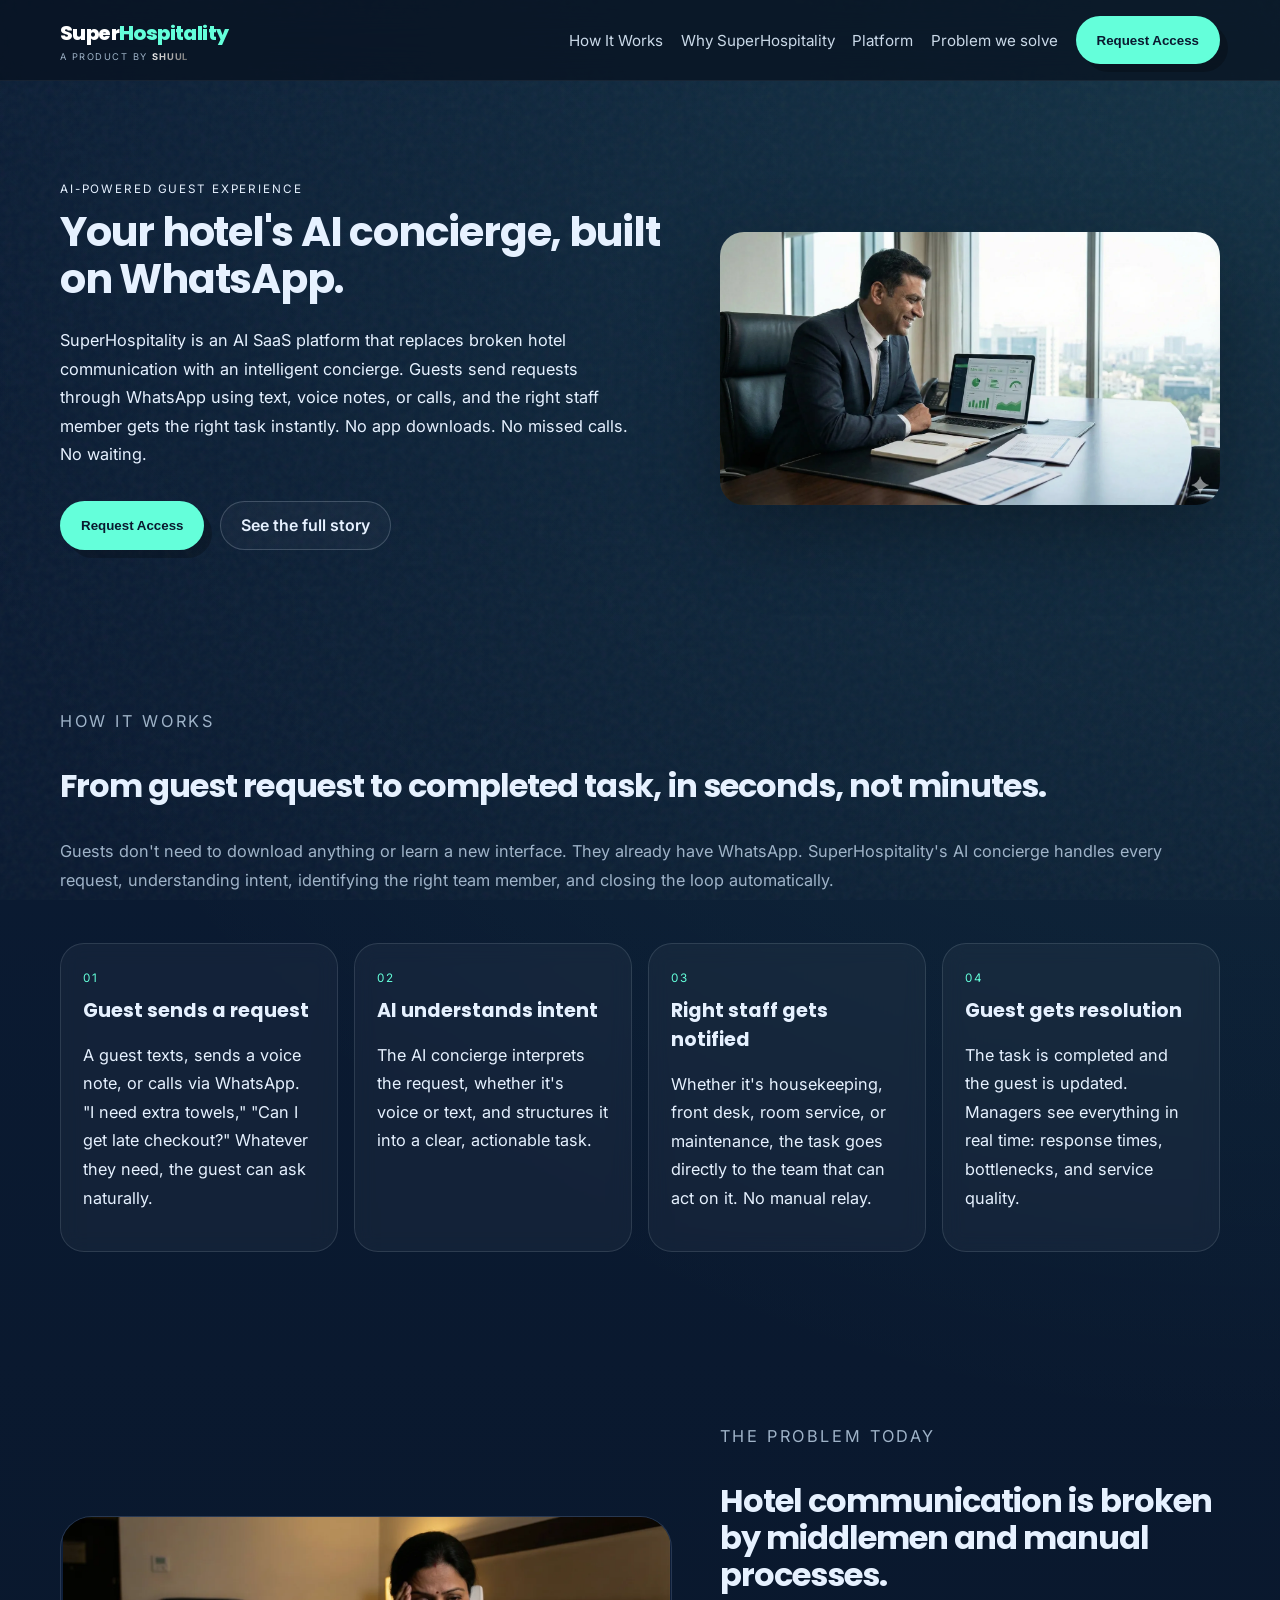
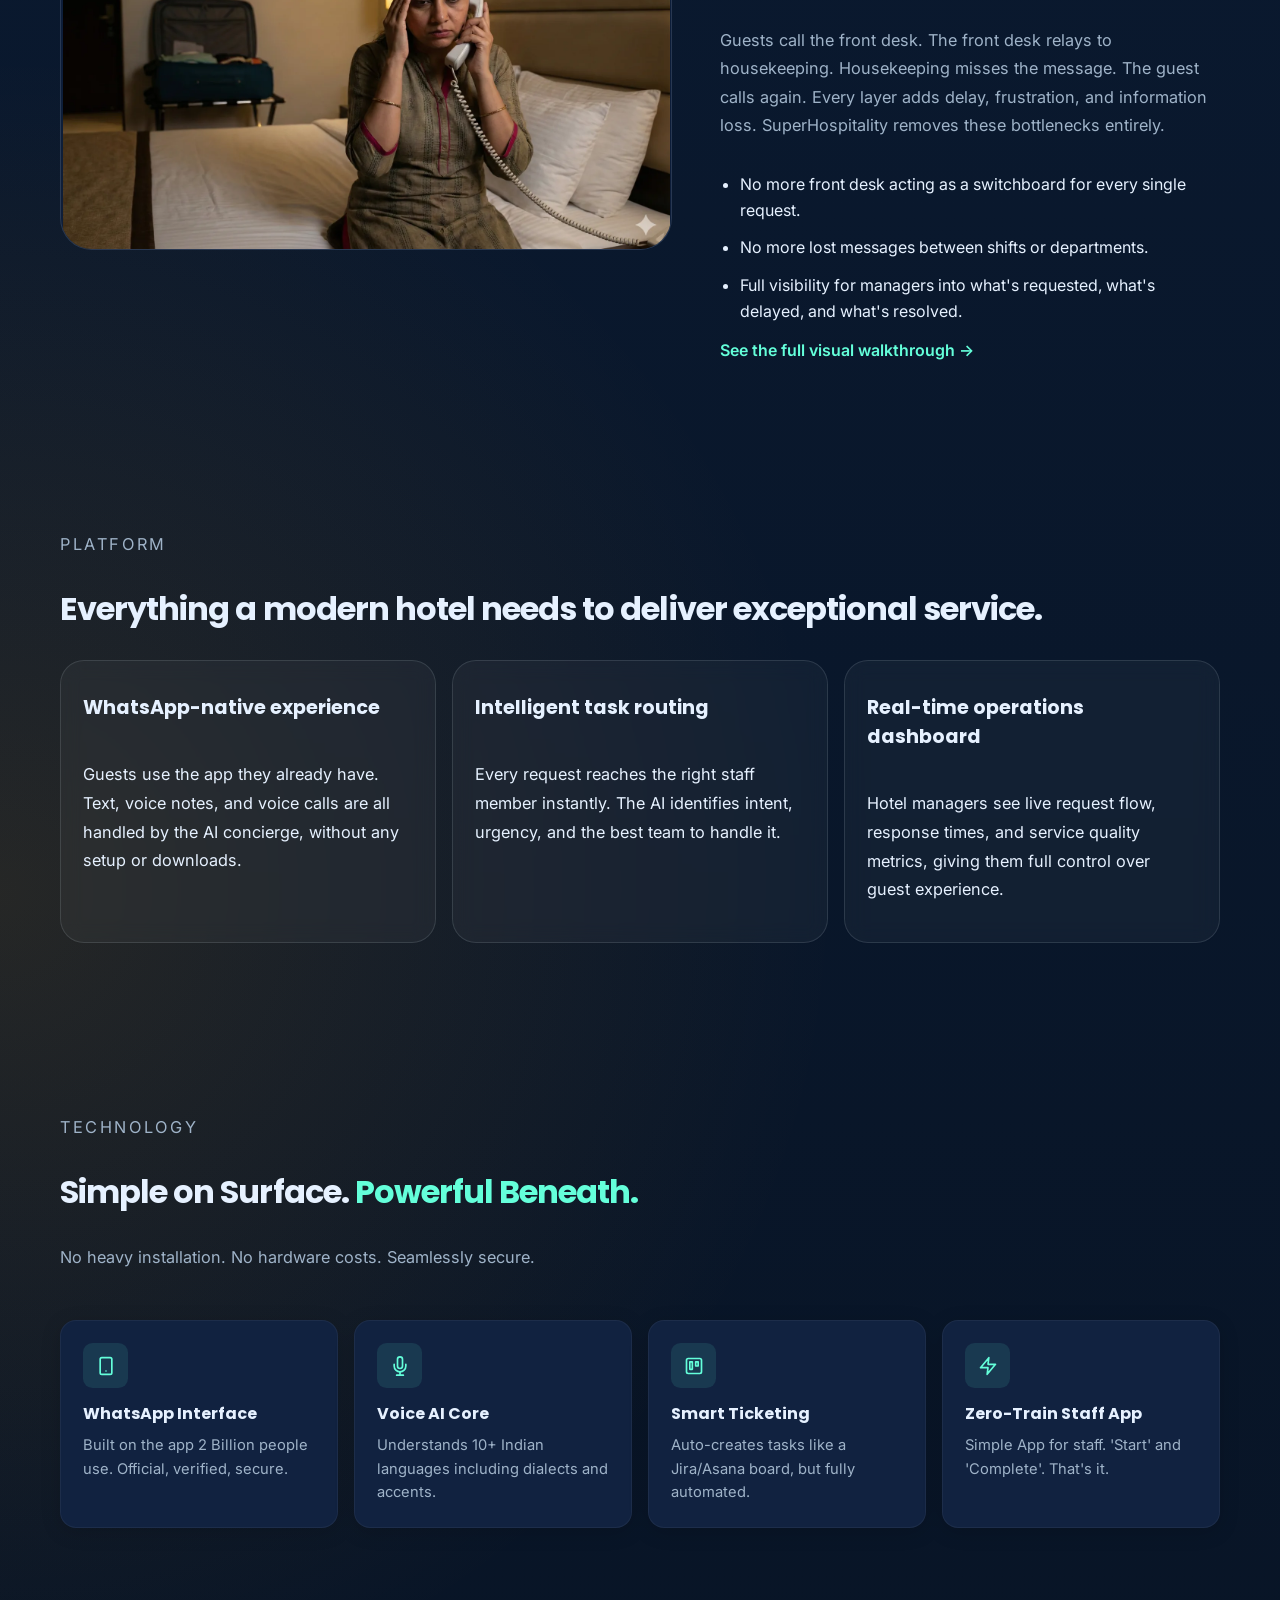
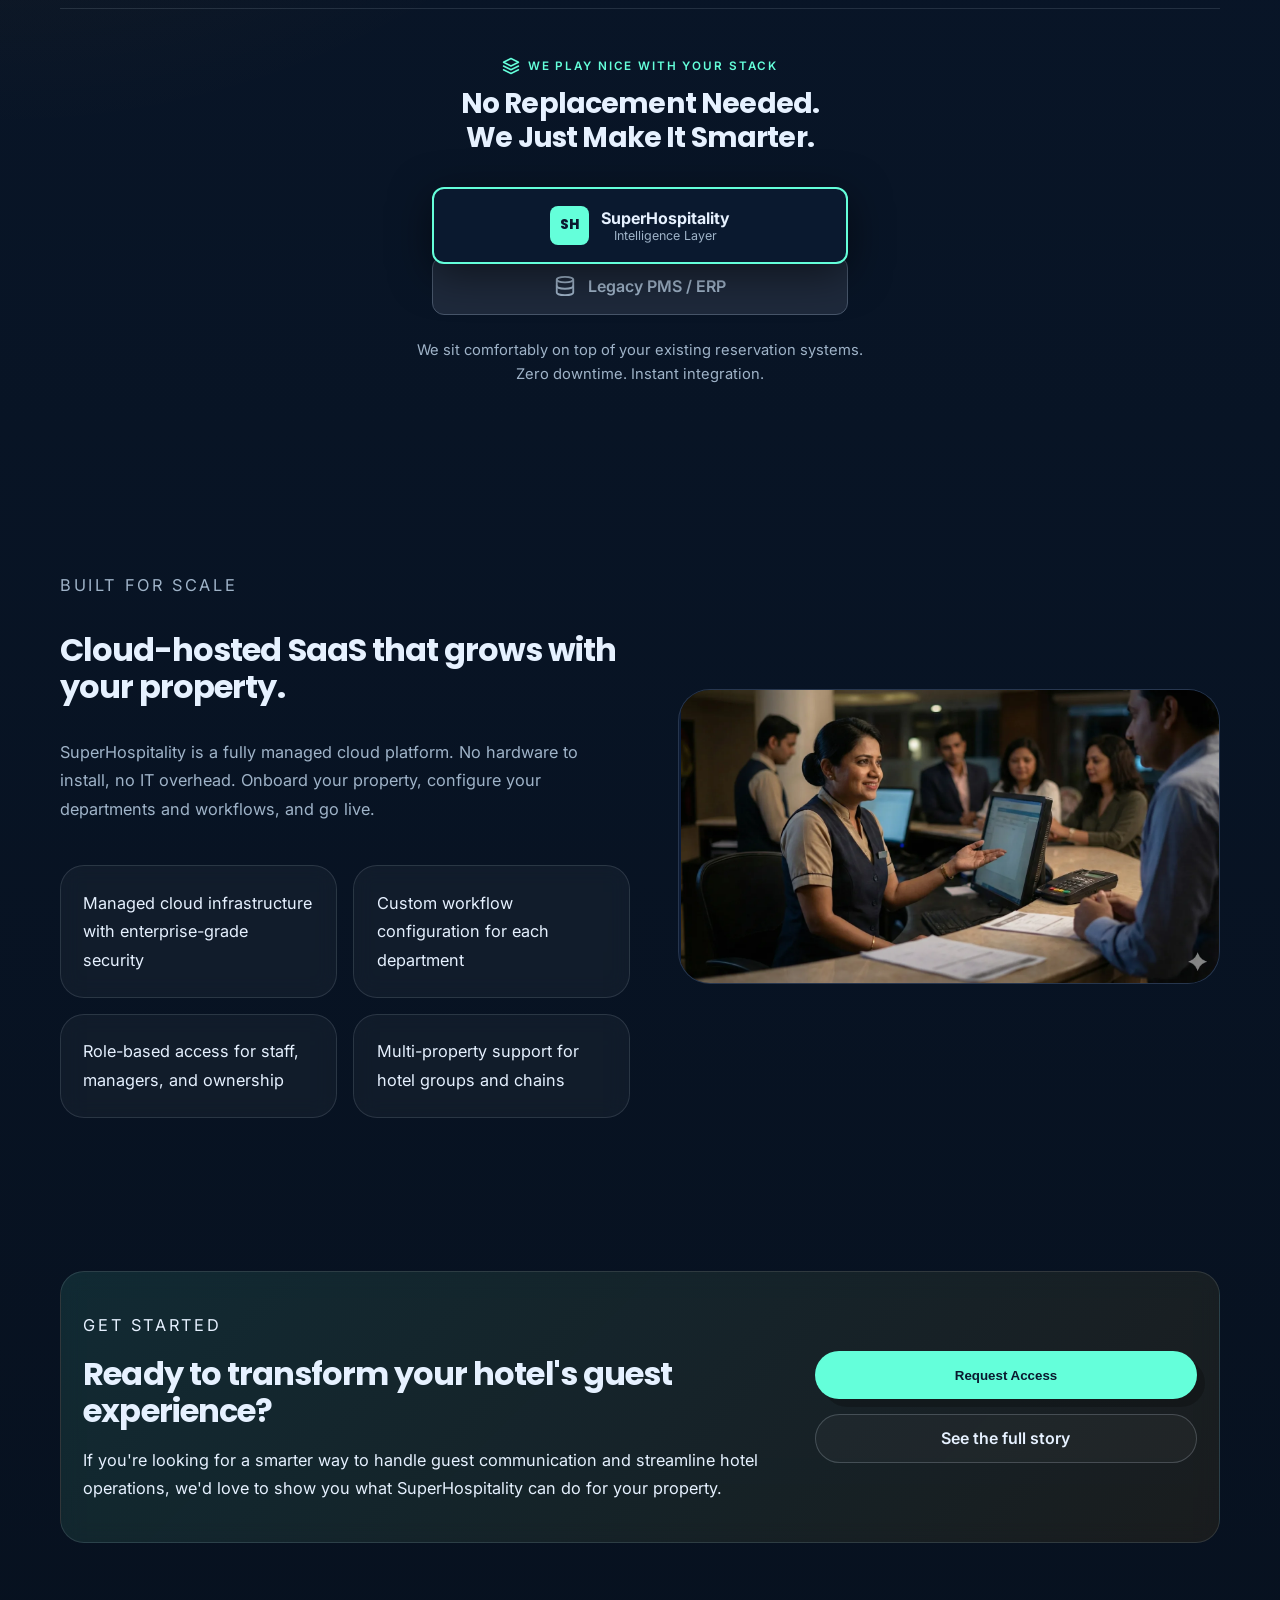
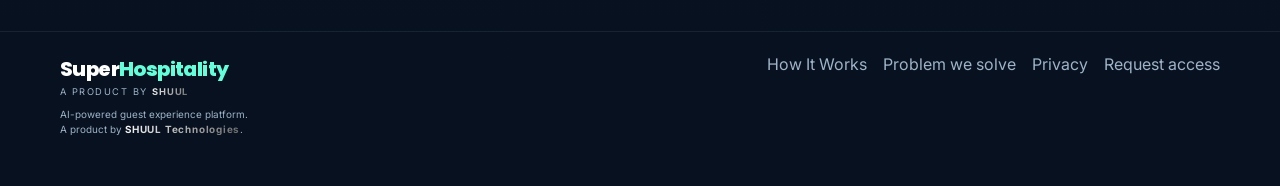
==== commit 005af6ee: "Add files via upload" ====
--- a/index.html
+++ b/index.html
@@ -48,7 +48,7 @@
         }
       }
     </script>
-    <link rel="stylesheet" crossorigin href="/assets/main-BO8PVFFG.css">
+    <link rel="stylesheet" crossorigin href="/assets/landing-doZtex9j.css">
   </head>
   <body>
     <div class="site-shell">
@@ -323,6 +323,7 @@
           <nav class="footer-links" aria-label="Footer navigation">
             <a href="#how-it-works">How It Works</a>
             <a href="/the-problem/">Problem we solve</a>
+            <a href="/privacy/">Privacy</a>
             <a href="#" onclick="openModal(); return false;">Request access</a>
           </nav>
         </div>
--- a/assets/landing-doZtex9j.css
+++ b/assets/landing-doZtex9j.css
@@ -0,0 +1 @@
+:root{--navy: #0a192f;--navy-deep: #07111f;--ink: #112240;--paper: #f0f4f8;--cardboard: #d6c0b0;--teal: #64ffda;--gold: #f59e0b;--text: #e6f1ff;--muted: #9fb3c8;--border: rgba(230, 241, 255, .12);--shadow: 0 28px 80px rgba(0, 0, 0, .28)}*{box-sizing:border-box}html{scroll-behavior:smooth}body{margin:0;font-family:Inter,sans-serif;background:var(--navy);color:var(--text);overflow-x:hidden}a{color:inherit;text-decoration:none}img{display:block;max-width:100%}.site-shell{position:relative;min-height:100vh;background:radial-gradient(circle at top right,rgba(100,255,218,.1),transparent 28%),radial-gradient(circle at left center,rgba(245,158,11,.12),transparent 30%),linear-gradient(180deg,#0b1c35,#07111f)}.site-noise{position:fixed;inset:0;pointer-events:none;opacity:.05;z-index:0;background-image:url("data:image/svg+xml,%3Csvg viewBox='0 0 200 200' xmlns='http://www.w3.org/2000/svg'%3E%3Cfilter id='noiseFilter'%3E%3CfeTurbulence type='fractalNoise' baseFrequency='0.65' numOctaves='3' stitchTiles='stitch'/%3E%3C/filter%3E%3Crect width='100%25' height='100%25' filter='url(%23noiseFilter)'/%3E%3C/svg%3E")}.container{position:relative;z-index:1;width:min(1160px,calc(100vw - 2rem));margin:0 auto}.site-header{position:sticky;top:0;z-index:10;padding:1rem 0;-webkit-backdrop-filter:blur(18px);backdrop-filter:blur(18px);background:#07111fb8;border-bottom:1px solid rgba(230,241,255,.06)}.nav-row{display:flex;align-items:center;justify-content:space-between;gap:1rem;flex-wrap:wrap}.footer-row{display:flex;align-items:center;justify-content:space-between;gap:1rem}.brand-lockup{display:flex;flex-direction:column;gap:.15rem}.brand-mark{font-family:Poppins,sans-serif;font-size:1.25rem;font-weight:800;letter-spacing:-.03em;color:#fff}.brand-mark-green{color:#25d366}.brand-mark-teal{color:var(--teal)}.shuul-silver{background:linear-gradient(135deg,#fff,#b3b3b3,#666);-webkit-background-clip:text;-webkit-text-fill-color:transparent;background-clip:text;font-weight:700;letter-spacing:.08em}.nav-hamburger{display:none;flex-direction:column;justify-content:center;gap:5px;width:2.4rem;height:2.4rem;padding:0;border:1px solid var(--border);border-radius:.5rem;background:transparent;cursor:pointer;align-items:center}.nav-hamburger span{display:block;width:18px;height:2px;background:var(--text);border-radius:1px;transition:transform .25s ease,opacity .2s ease}.nav-hamburger.is-open span:nth-child(1){transform:translateY(7px) rotate(45deg)}.nav-hamburger.is-open span:nth-child(2){opacity:0}.nav-hamburger.is-open span:nth-child(3){transform:translateY(-7px) rotate(-45deg)}.brand-meta,.eyebrow,.stat-label,.signal-title,.card-index{text-transform:uppercase;letter-spacing:.16em;font-size:.73rem}.brand-meta{font-size:.58rem;color:var(--muted)}.brand-meta,.signal-strip p,.section-heading p,.section-copy-block p,.site-footer p{color:var(--muted)}.nav-links{display:flex;align-items:center;gap:1.1rem;color:#cad9e8;font-size:.95rem}.nav-links a:hover,.footer-links a:hover,.text-link:hover{color:var(--teal)}.button{display:inline-flex;align-items:center;justify-content:center;min-height:3rem;padding:.85rem 1.25rem;border-radius:999px;border:1px solid transparent;font-weight:600;transition:transform .18s ease,border-color .18s ease,background .18s ease}.button:hover{transform:translateY(-1px)}.button-primary{background:var(--teal);color:var(--navy);box-shadow:8px 8px #00000038}.button-secondary{border-color:#e6f1ff33;color:var(--text);background:#ffffff08}.hero-section{padding:clamp(3.5rem,7vw,6rem) 0 3rem}.hero-grid,.split-section{display:grid;grid-template-columns:minmax(0,1.1fr) minmax(320px,.9fr);gap:clamp(1.5rem,4vw,3rem);align-items:center}.hero-copy h1,.section-heading h2,.section-copy-block h2,.beta-panel h2{margin:0;font-family:Poppins,sans-serif;line-height:1.15;letter-spacing:-.03em}.hero-copy h1{font-size:clamp(1.8rem,3.2vw,2.8rem)}.hero-text,.section-heading p,.section-copy-block p,.beta-panel p,.info-card p,.capability-card p,.deployment-item,.site-footer p{font-size:1.02rem;line-height:1.75}.hero-text{max-width:58ch;margin:1.5rem 0 0}.hero-actions{display:flex;flex-wrap:wrap;gap:1rem;margin:2rem 0 1rem}.hero-note{color:#d9e7f5;font-size:.95rem}.hero-highlights{display:flex;flex-wrap:wrap;gap:.7rem;margin-top:1.6rem}.hero-highlights span,.signal-strip-inner,.info-card,.capability-card,.media-frame,.beta-panel,.deployment-item,.stat-card{border:1px solid var(--border);background:#ffffff0a;-webkit-backdrop-filter:blur(10px);backdrop-filter:blur(10px)}.hero-highlights span{padding:.55rem .85rem;border-radius:999px;color:#dbe7f3;font-size:.9rem}.hero-visual{position:relative}.visual-card{overflow:hidden;border-radius:1.5rem;box-shadow:var(--shadow)}.visual-card-main img,.media-frame img{width:100%;height:auto;object-fit:cover}.stat-card{position:absolute;padding:1rem 1.1rem;border-radius:1.25rem;max-width:15rem;box-shadow:var(--shadow)}.stat-card strong{display:block;margin-top:.35rem;font-size:1rem;line-height:1.4}.stat-card-top{top:1rem;left:-.5rem}.stat-card-bottom{right:-.25rem;bottom:1.5rem}.signal-strip{padding:0 0 1rem}.signal-strip-inner{display:flex;align-items:center;gap:1rem;padding:1rem 1.2rem;border-radius:1.2rem}.signal-strip p{margin:0}.signal-title{color:var(--gold);white-space:nowrap}.content-section{padding:clamp(3rem,6vw,5rem) 0}.section-stack{display:flex;flex-direction:column;gap:2rem}.section-heading,.section-copy-block{display:flex;flex-direction:column;gap:1rem}.section-heading h2,.section-copy-block h2,.beta-panel h2{font-size:clamp(1.5rem,2.5vw,2rem)}.workflow-grid,.capability-grid,.deployment-grid,.tech-grid{display:grid;gap:1rem}.workflow-grid{grid-template-columns:repeat(4,minmax(0,1fr))}.capability-grid{grid-template-columns:repeat(3,minmax(0,1fr))}.deployment-grid{grid-template-columns:repeat(2,minmax(0,1fr))}.tech-grid{grid-template-columns:repeat(4,minmax(0,1fr))}.info-card,.capability-card,.deployment-item,.beta-panel{border-radius:1.5rem;padding:1.4rem}.capability-card{display:flex;flex-direction:column;gap:.9rem}.capability-card .button{margin-top:auto;align-self:flex-start}.support-callout{display:flex;align-items:flex-end;justify-content:space-between;gap:1.1rem}.support-callout h3{margin:.4rem 0 .55rem}.support-callout p{margin:0}.support-callout .button{flex-shrink:0}.card-index{color:var(--teal)}.info-card h3,.capability-card h3,.tech-card h3{margin:.6rem 0 .5rem;font-family:Poppins,sans-serif;font-size:1.2rem}.split-section-reverse{grid-template-columns:minmax(0,1fr) minmax(320px,.95fr)}.media-frame{overflow:hidden;border-radius:2rem;box-shadow:var(--shadow)}.media-frame-dark{background:#112240a3}.media-frame-light{background:#f0f4f814}.detail-list{margin:0;padding-left:1.25rem;color:var(--text);display:grid;gap:.75rem}.detail-list li{line-height:1.6}.text-link{color:var(--teal);font-weight:600}.deployment-grid{margin-top:.6rem}.beta-section{padding-bottom:5.5rem}.beta-panel{display:grid;grid-template-columns:minmax(0,1.3fr) minmax(260px,.7fr);gap:1.5rem;align-items:center;background:linear-gradient(135deg,#64ffda1a,#f59e0b14)}.beta-actions{display:flex;flex-direction:column;gap:.9rem}.site-footer{padding:0 0 2.5rem;border-top:1px solid rgba(230,241,255,.08)}.footer-links{display:flex;flex-wrap:wrap;gap:1rem;color:var(--muted)}.footer-inner{display:flex;align-items:flex-start;justify-content:space-between;gap:2rem;padding-top:1.4rem}.site-footer .footer-brand-copy{font-size:.62rem;line-height:1.45;max-width:28rem}@media(max-width:980px){.nav-row{flex-wrap:wrap}.nav-hamburger{display:flex}.nav-links{display:none;flex-direction:column;width:100%;gap:0;padding:.75rem 0 .5rem;border-top:1px solid var(--border);margin-top:.5rem}.nav-links.is-open{display:flex}.nav-links a,.nav-links .nav-cta{padding:.75rem 0;font-size:1rem;border-bottom:1px solid rgba(230,241,255,.05)}.nav-links .nav-cta{margin-top:.5rem;border-bottom:none}.hero-grid,.split-section,.split-section-reverse,.beta-panel{grid-template-columns:1fr}.footer-inner{flex-direction:column;gap:1.25rem}.workflow-grid,.capability-grid,.deployment-grid,.tech-grid{grid-template-columns:1fr 1fr}.hero-visual{min-height:auto;padding-top:1rem}.stat-card{position:static;margin-top:1rem;max-width:none}}@media(max-width:720px){.workflow-grid,.capability-grid,.deployment-grid,.tech-grid,.beta-panel{grid-template-columns:1fr}.hero-copy h1{max-width:none}.hero-actions,.beta-actions,.button{width:100%}.support-callout{flex-direction:column;align-items:stretch}}.carousel-wrapper{position:relative;overflow:hidden;border-radius:2rem;background:#112240a3;border:1px solid var(--border);aspect-ratio:11 / 6}.carousel-track{display:flex;gap:0;overflow-x:auto;scroll-snap-type:x mandatory;-webkit-overflow-scrolling:touch;scrollbar-width:none;height:100%}.carousel-track::-webkit-scrollbar{display:none}.carousel-slide{flex:0 0 100%;scroll-snap-align:start;overflow:hidden;height:100%}.carousel-slide img{width:100%;height:100%;display:block;object-fit:contain}.tech-card{background:var(--ink);padding:1.4rem;border-radius:1rem;border:1px solid rgba(255,255,255,.05);box-shadow:0 4px 20px #00000026}.tech-icon{width:2.8rem;height:2.8rem;background:#64ffda1a;color:var(--teal);border-radius:.6rem;display:flex;align-items:center;justify-content:center;margin-bottom:.8rem}.tech-card h3{font-size:1rem}.tech-card p{margin:0;color:var(--muted);font-size:.92rem;line-height:1.6}.text-teal{color:var(--teal)}.integration-block{text-align:center;margin-top:3rem;padding-top:3rem;border-top:1px solid var(--border)}.integration-label{display:inline-flex;align-items:center;gap:.5rem;color:var(--teal);text-transform:uppercase;letter-spacing:.16em;font-size:.73rem;font-weight:600;margin-bottom:.75rem}.integration-block h2{font-family:Poppins,sans-serif;font-size:clamp(1.3rem,2.2vw,1.8rem);line-height:1.2;letter-spacing:-.03em;margin:0 0 2rem}.integration-stack{display:flex;flex-direction:column;align-items:center;max-width:26rem;margin:0 auto 1.5rem}.integration-layer{width:100%;display:flex;align-items:center;justify-content:center;gap:.75rem;padding:1.1rem 1.5rem;border-radius:.75rem;font-weight:600}.integration-layer-top{background:var(--navy);border:2px solid var(--teal);box-shadow:0 10px 40px #00000080;position:relative;z-index:2;margin-bottom:-.5rem}.integration-layer-top strong{display:block;font-size:1rem}.integration-layer-top small{display:block;color:var(--muted);font-size:.78rem;font-weight:400}.sh-badge{background:var(--teal);color:var(--navy);font-family:Poppins,sans-serif;font-weight:800;font-size:.85rem;width:2.4rem;height:2.4rem;border-radius:.5rem;display:flex;align-items:center;justify-content:center;flex-shrink:0}.integration-layer-base{background:#1e293b;border:1px solid #475569;color:var(--muted);position:relative;z-index:1}.integration-note{color:var(--muted);font-size:.92rem;line-height:1.6}.modal-backdrop{position:fixed;inset:0;z-index:100;display:flex;align-items:center;justify-content:center;padding:1rem;background:#07111fcc;-webkit-backdrop-filter:blur(6px);backdrop-filter:blur(6px);opacity:0;pointer-events:none;transition:opacity .2s ease}.modal-backdrop.is-open{opacity:1;pointer-events:auto}.modal-container{width:100%;max-width:52rem;height:85vh;background:var(--paper);border-radius:1.5rem;border:3px solid var(--navy);box-shadow:10px 10px #0006;display:flex;flex-direction:column;overflow:hidden;transform:scale(.95);transition:transform .2s ease}.modal-backdrop.is-open .modal-container{transform:scale(1)}.modal-header{display:flex;align-items:center;justify-content:space-between;padding:1rem 1.25rem;background:var(--navy)}.modal-header h3{margin:0;font-family:Poppins,sans-serif;font-size:1.15rem;font-weight:700;color:#fff}.modal-close{background:none;border:none;color:#94a3b8;font-size:1.6rem;cursor:pointer;line-height:1;padding:.25rem;transition:color .15s ease}.modal-close:hover{color:#fff}.modal-body{flex:1;overflow:hidden}.modal-body iframe{display:block;width:100%;height:100%;border:none}button.button{cursor:pointer}
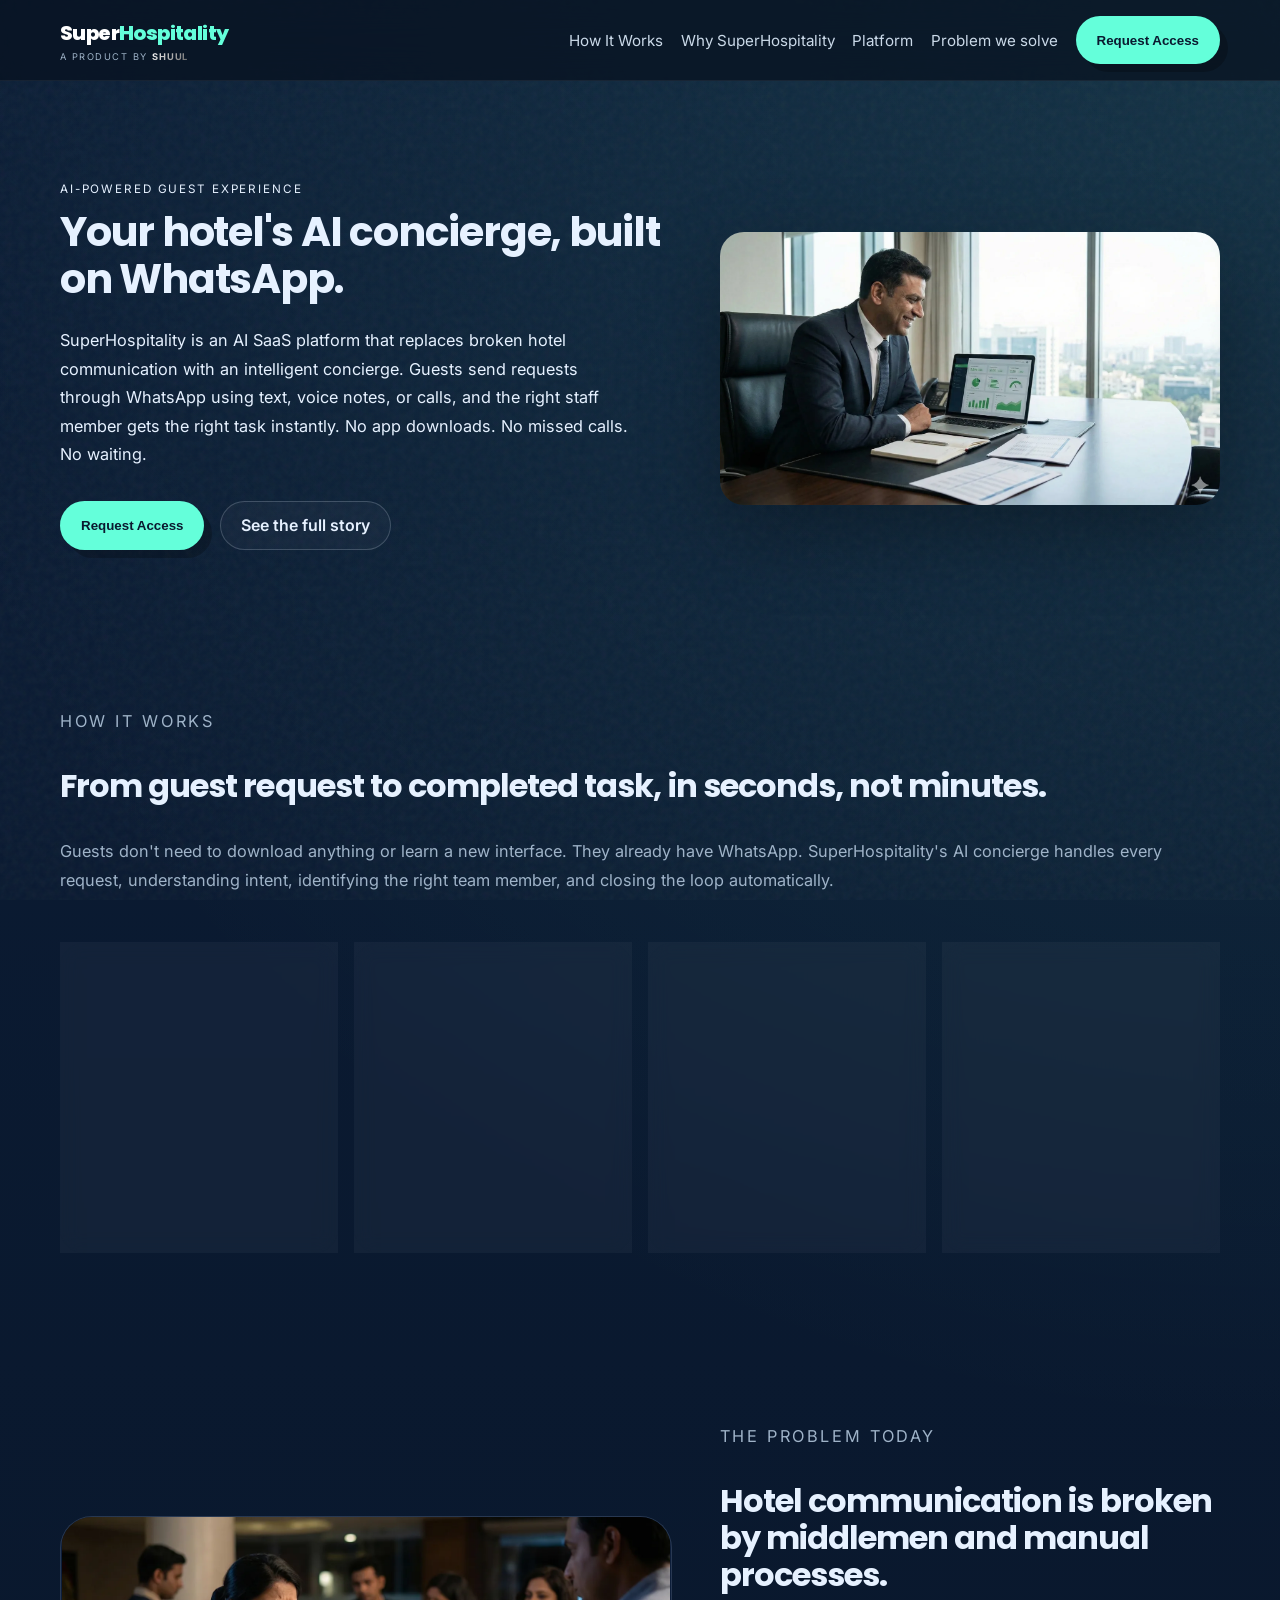
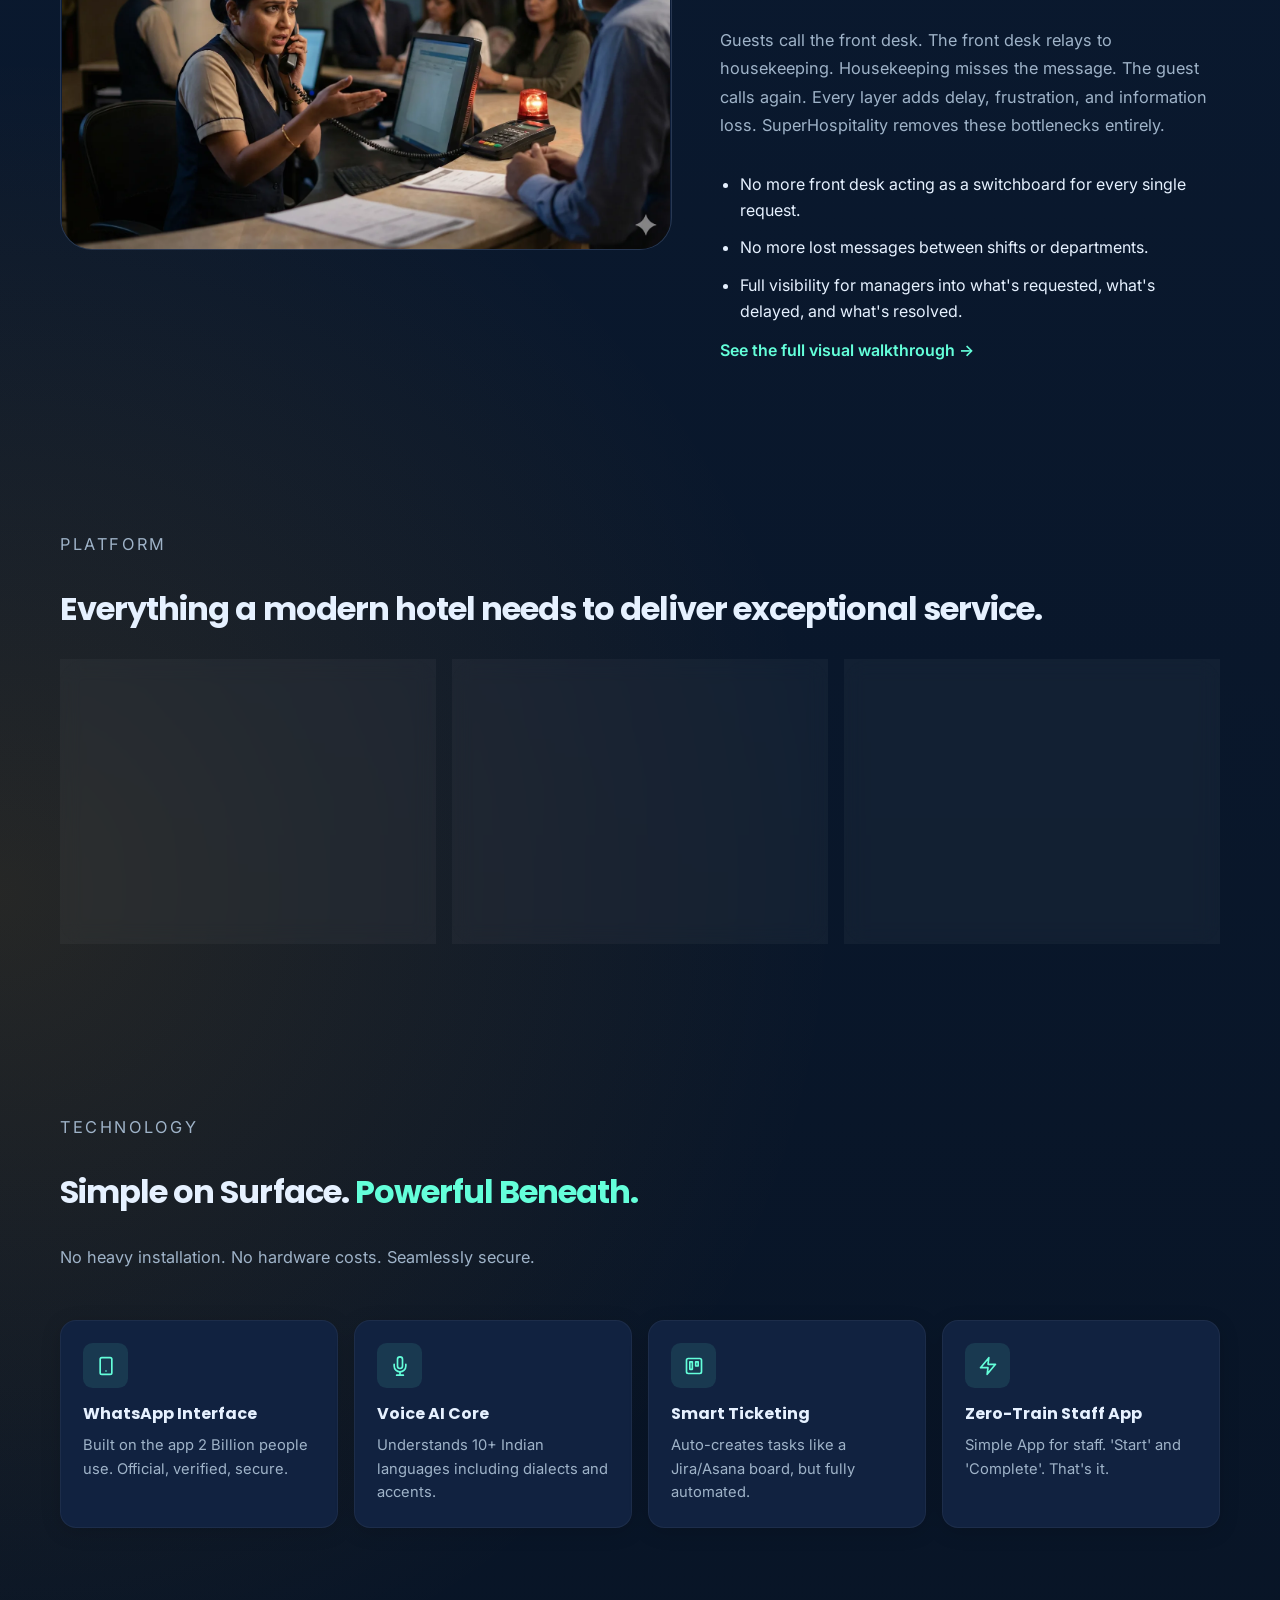
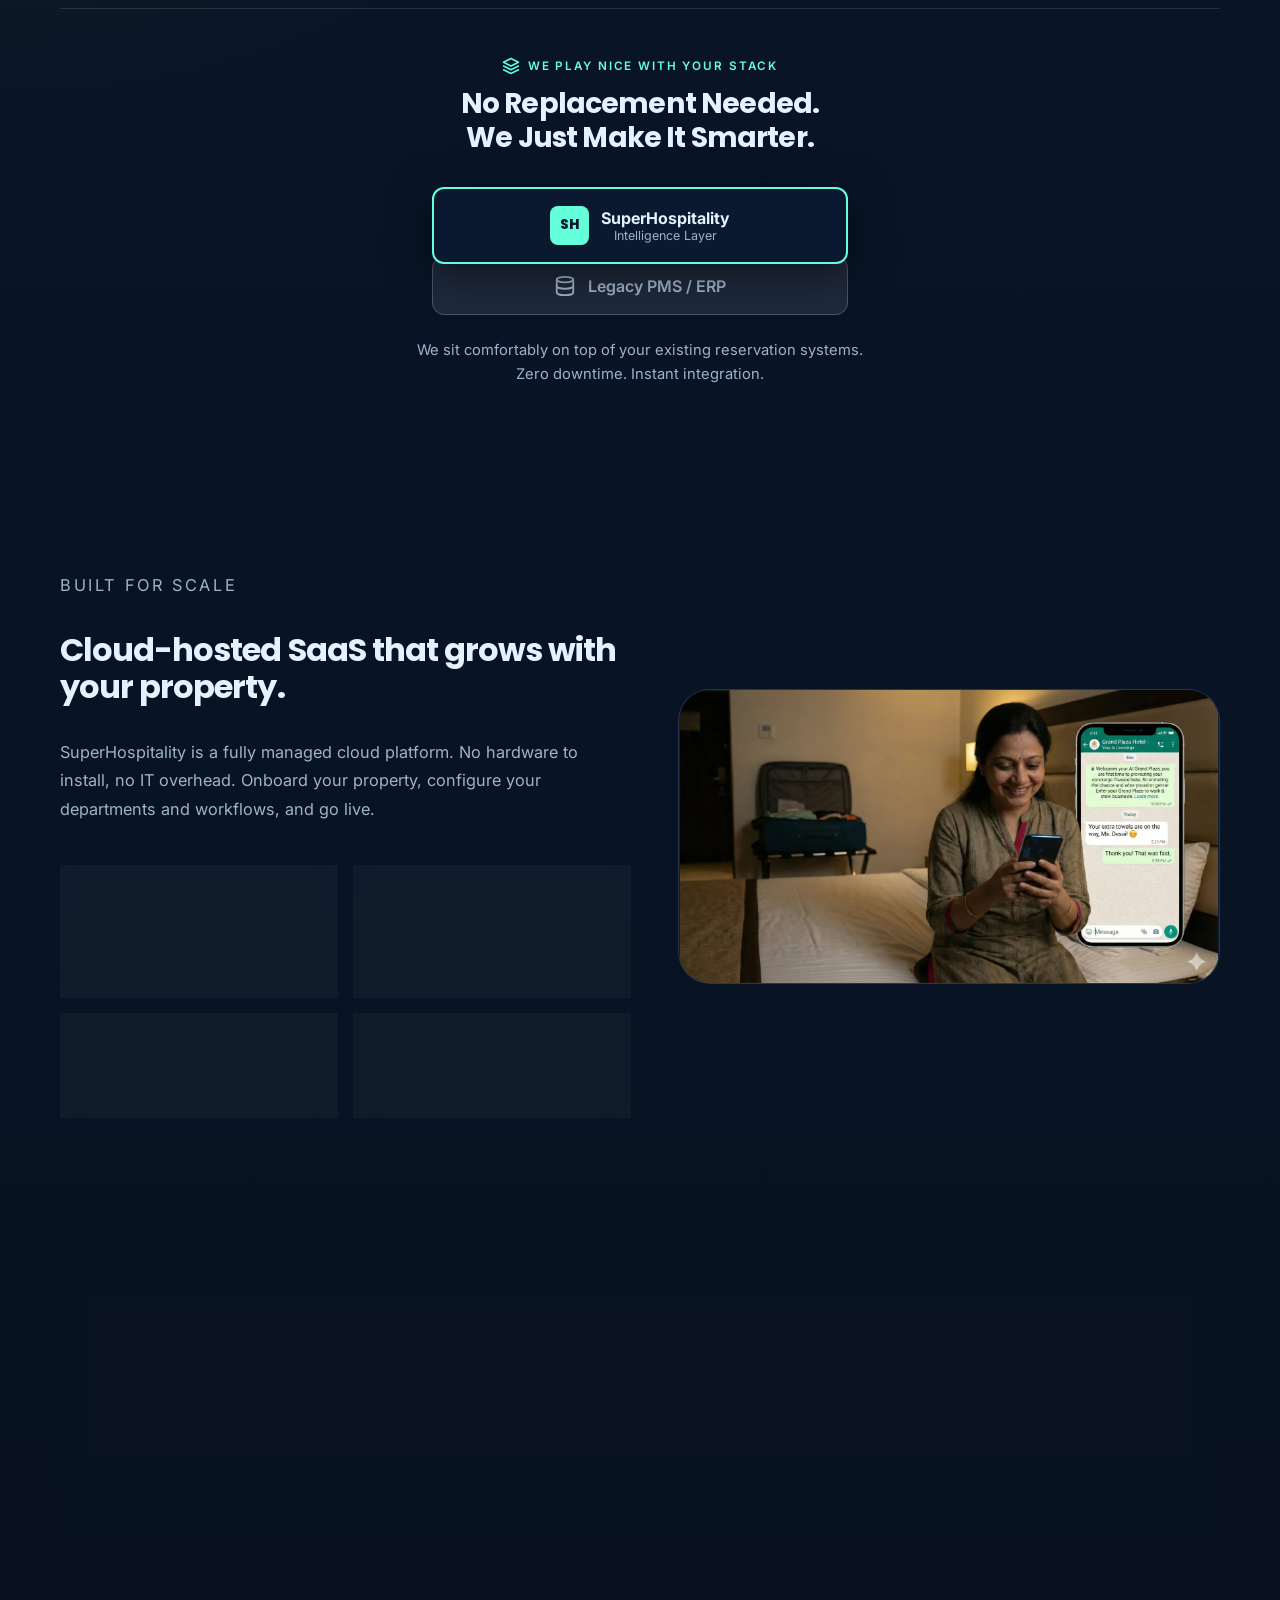
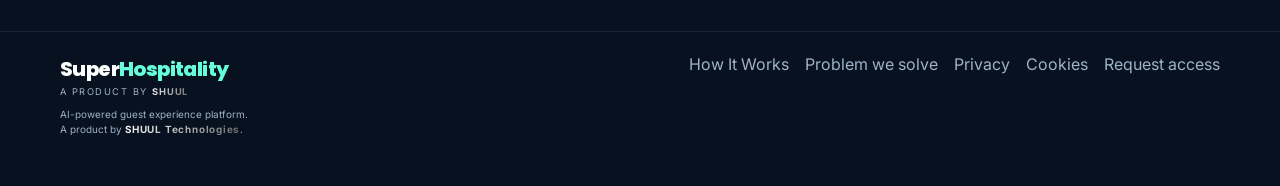
==== commit 382d78d1: "Add files via upload" ====
--- a/index.html
+++ b/index.html
@@ -324,6 +324,7 @@
             <a href="#how-it-works">How It Works</a>
             <a href="/the-problem/">Problem we solve</a>
             <a href="/privacy/">Privacy</a>
+            <a href="/privacy/website/">Cookies</a>
             <a href="#" onclick="openModal(); return false;">Request access</a>
           </nav>
         </div>
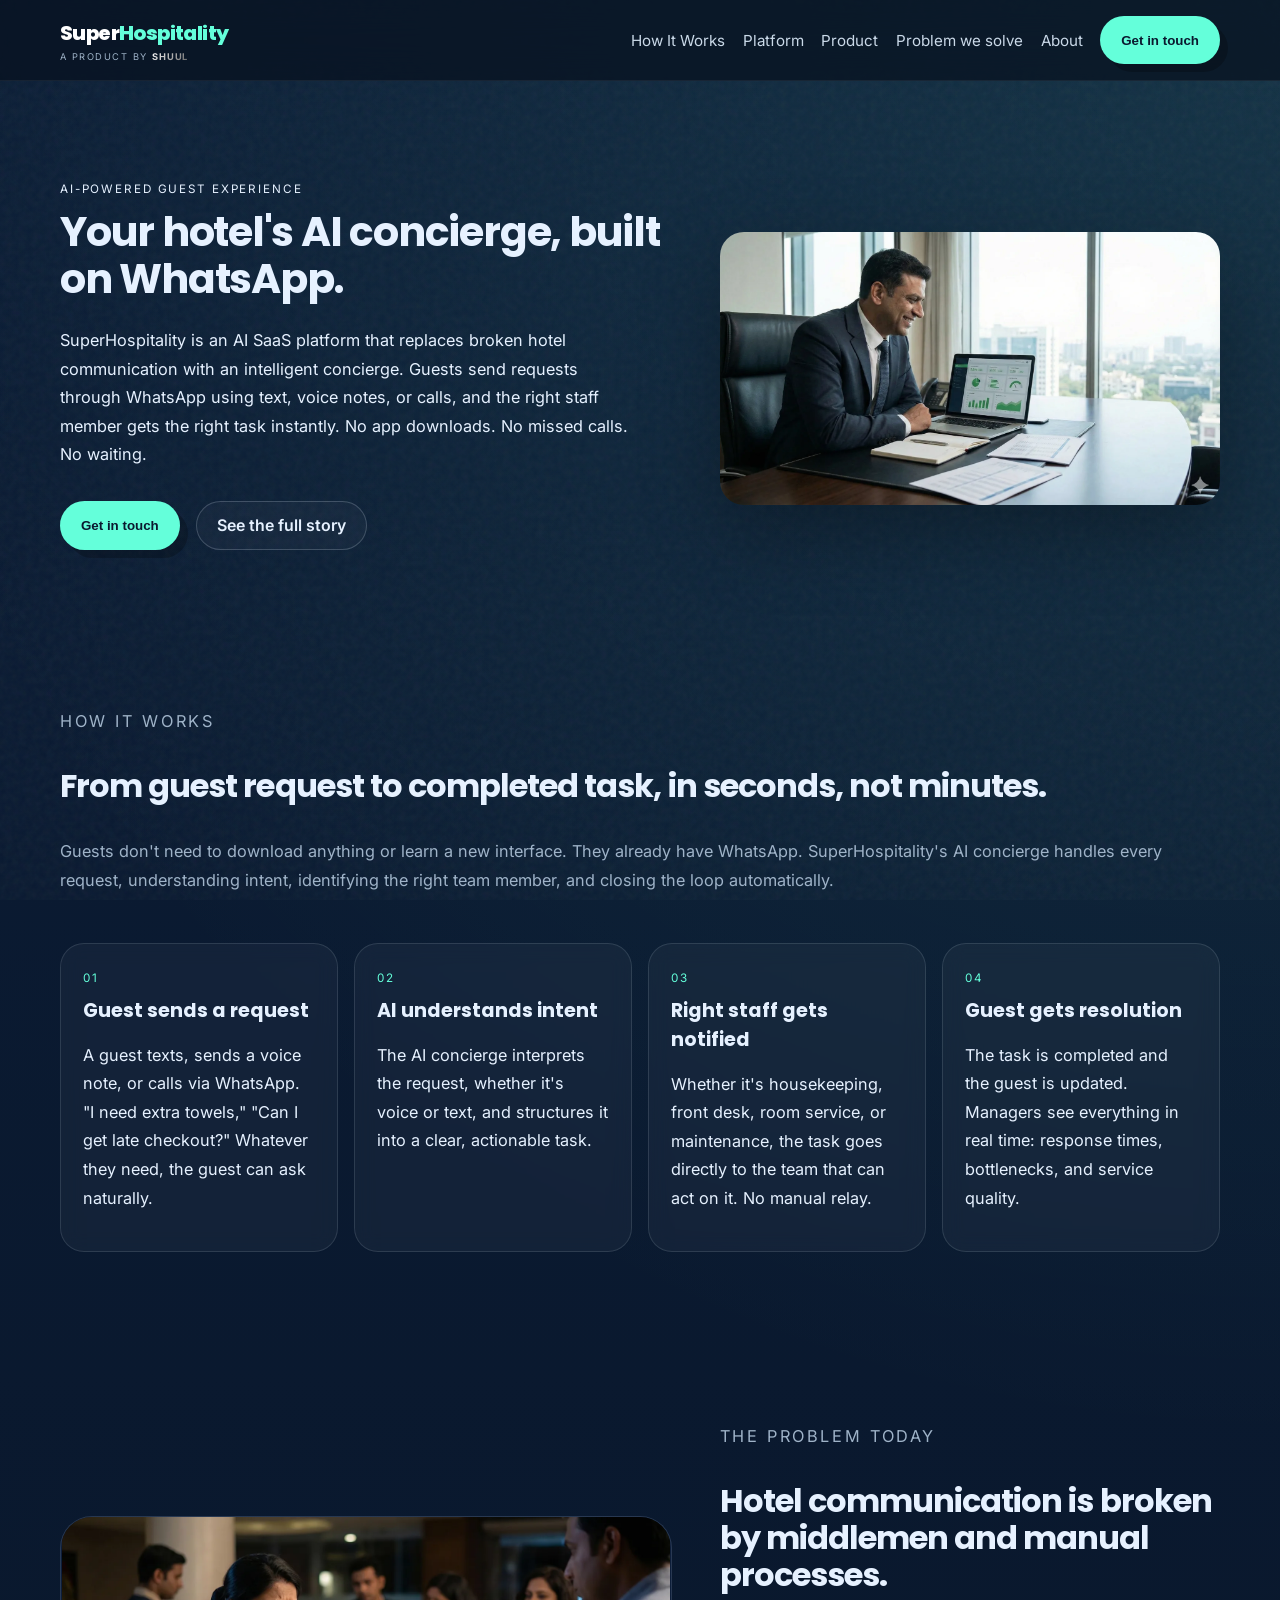
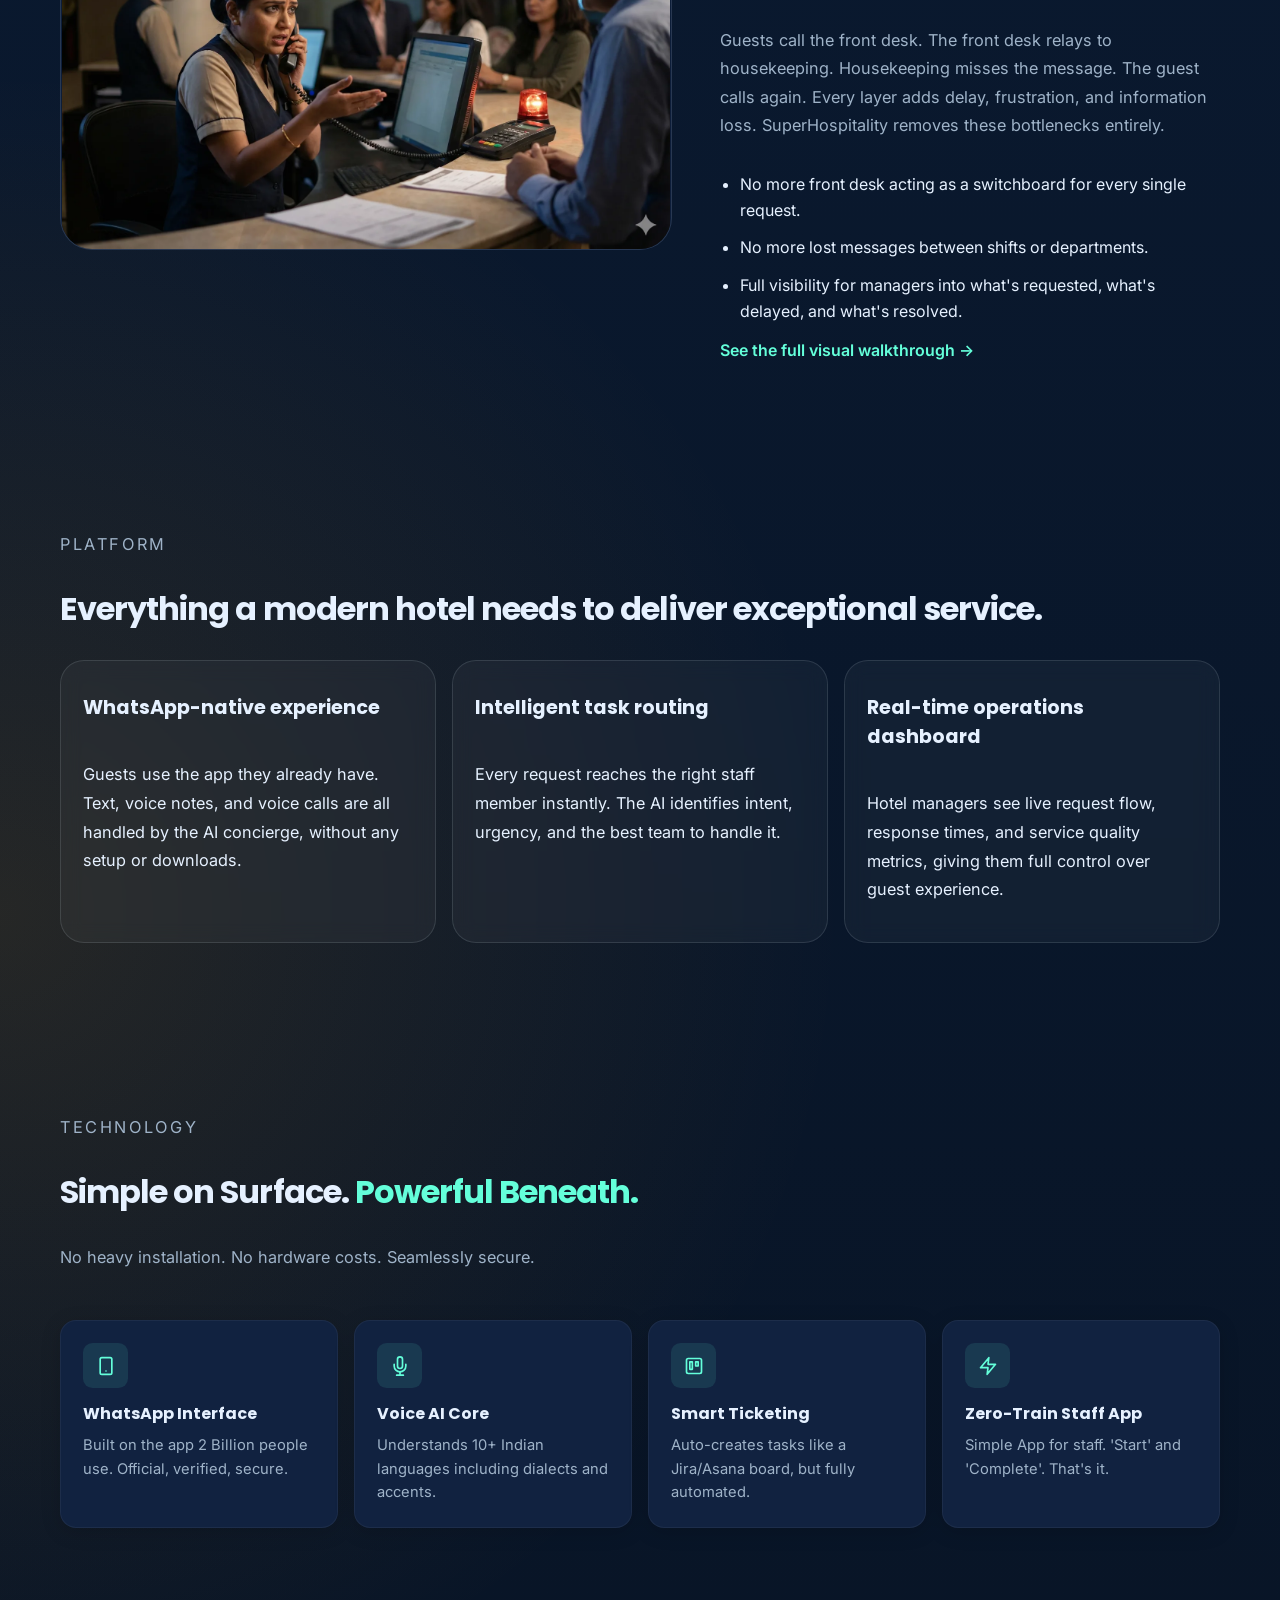
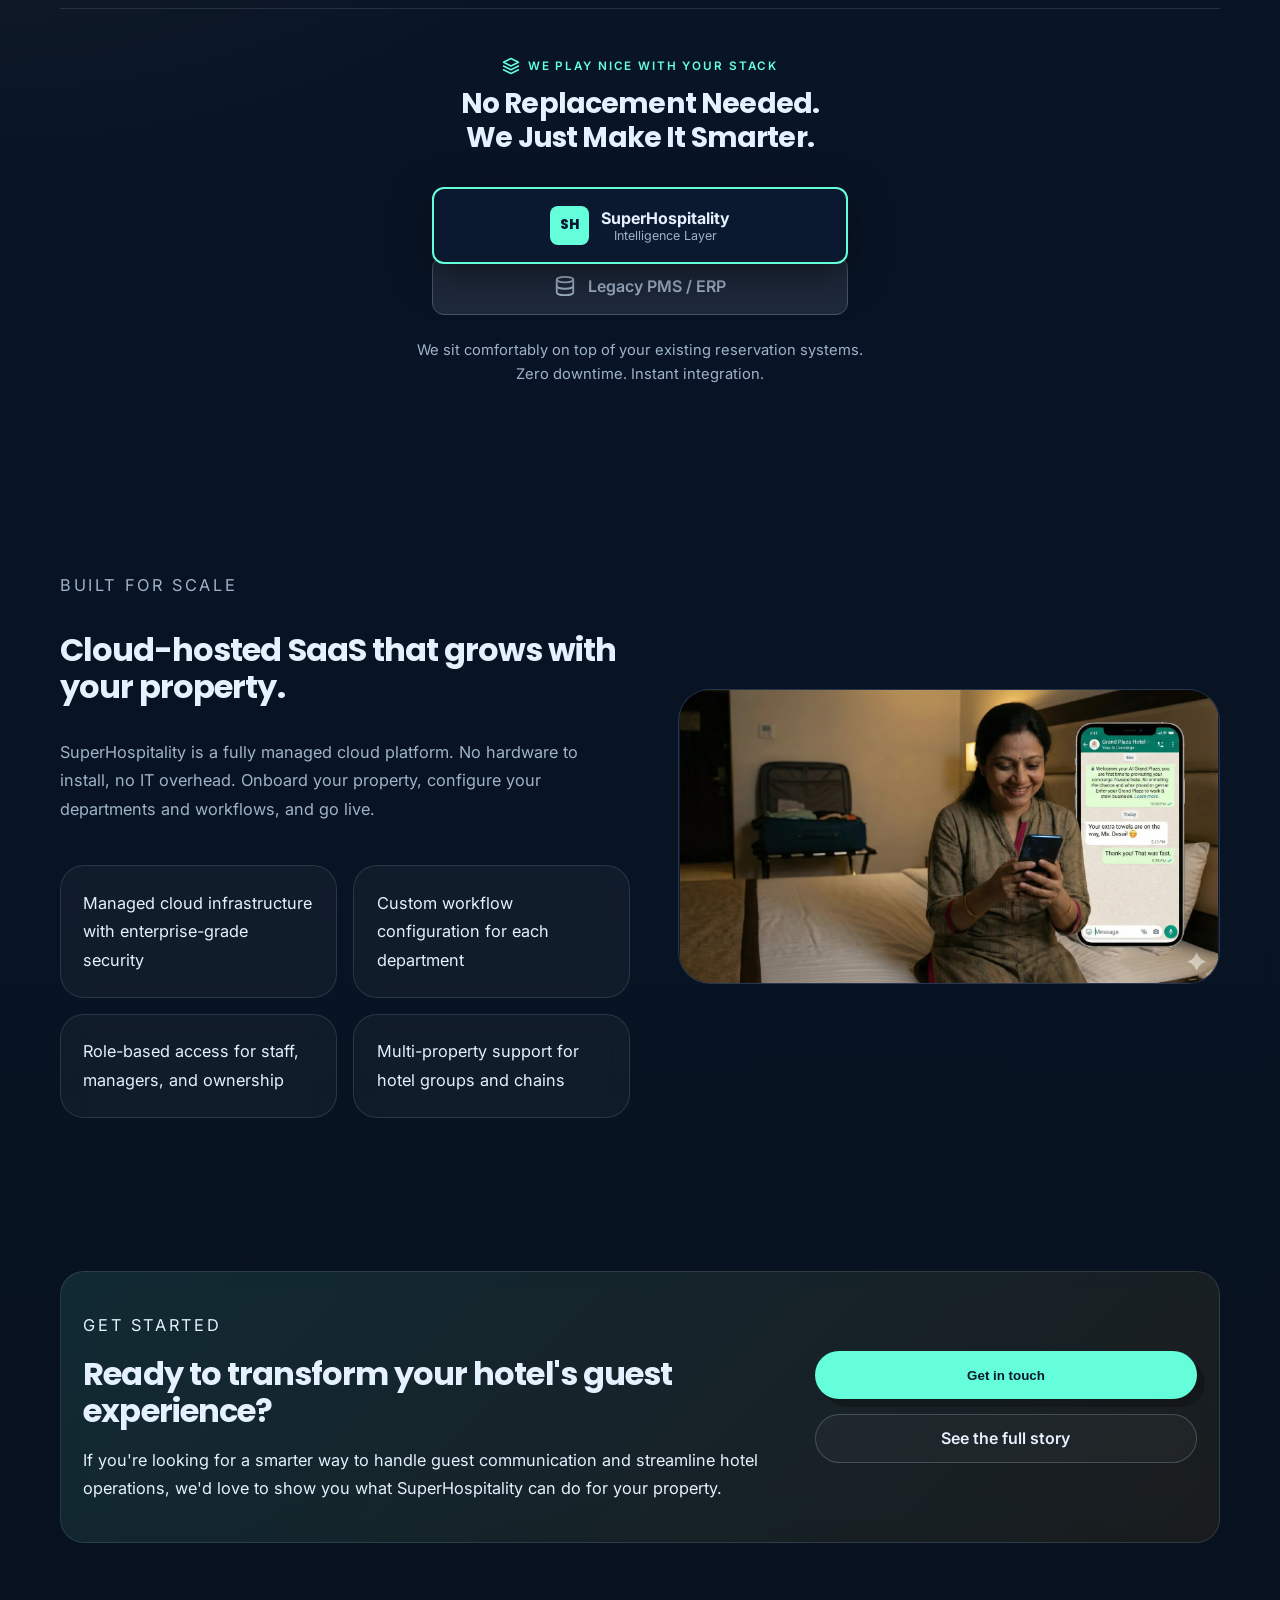
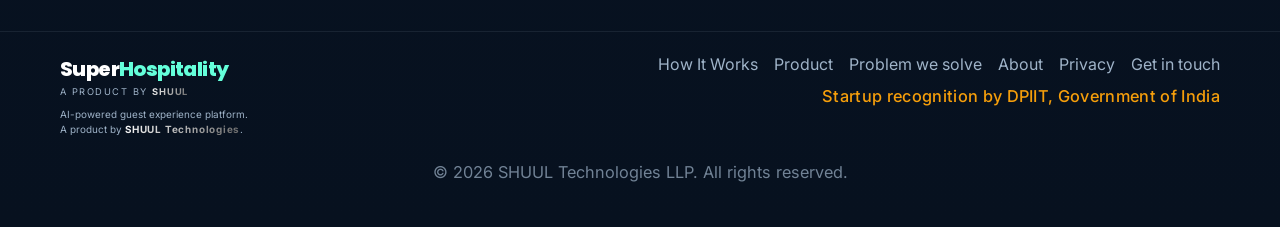
==== commit 9bb256d5: "Add files via upload" ====
--- a/index.html
+++ b/index.html
@@ -48,34 +48,13 @@
         }
       }
     </script>
-    <link rel="stylesheet" crossorigin href="/assets/landing-doZtex9j.css">
+    <link rel="stylesheet" crossorigin href="/assets/landing-BX92CsZf.css">
   </head>
   <body>
     <div class="site-shell">
       <div class="site-noise" aria-hidden="true"></div>
 
-      <header class="site-header">
-        <div class="container nav-row">
-          <a class="brand-lockup" href="/" aria-label="SuperHospitality home">
-            <span class="brand-mark"><span style="color:#fff">Super</span><span class="brand-mark-teal">Hospitality</span></span>
-            <span class="brand-meta">A PRODUCT BY <span class="shuul-silver">SHUUL</span></span>
-          </a>
-
-          <button class="nav-hamburger" onclick="toggleMobileNav()" aria-label="Toggle navigation" aria-expanded="false">
-            <span></span><span></span><span></span>
-          </button>
-
-          <nav class="nav-links" id="navLinks" aria-label="Primary navigation">
-            <a href="#how-it-works" onclick="closeMobileNav()">How It Works</a>
-            <a href="#why" onclick="closeMobileNav()">Why SuperHospitality</a>
-            <a href="#platform" onclick="closeMobileNav()">Platform</a>
-            <a href="/the-problem/">Problem we solve</a>
-            <button class="button button-primary nav-cta" onclick="openModal(); closeMobileNav()">
-              Request Access
-            </button>
-          </nav>
-        </div>
-      </header>
+      <header class="site-header" data-shared-header></header>
 
       <main>
         <section class="hero-section">
@@ -91,7 +70,7 @@
 
               <div class="hero-actions">
                 <button class="button button-primary" onclick="openModal()">
-                  Request Access
+                  Get in touch
                 </button>
                 <a class="button button-secondary" href="/the-problem/">See the full story</a>
               </div>
@@ -303,7 +282,7 @@
 
             <div class="beta-actions">
               <button class="button button-primary" onclick="openModal()">
-                Request Access
+                Get in touch
               </button>
               <a class="button button-secondary" href="/the-problem/">See the full story</a>
             </div>
@@ -311,78 +290,11 @@
         </section>
       </main>
 
-      <footer class="site-footer">
-        <div class="container footer-inner">
-          <div class="footer-brand">
-            <a class="brand-lockup" href="/" aria-label="SuperHospitality home">
-              <span class="brand-mark"><span style="color:#fff">Super</span><span class="brand-mark-teal">Hospitality</span></span>
-              <span class="brand-meta">A PRODUCT BY <span class="shuul-silver">SHUUL</span></span>
-            </a>
-            <p class="footer-brand-copy">AI-powered guest experience platform.<br>A product by <a href="https://shuul.io/" target="_blank" rel="noopener noreferrer"><span class="shuul-silver">SHUUL Technologies</span></a>.</p>
-          </div>
-          <nav class="footer-links" aria-label="Footer navigation">
-            <a href="#how-it-works">How It Works</a>
-            <a href="/the-problem/">Problem we solve</a>
-            <a href="/privacy/">Privacy</a>
-            <a href="/privacy/website/">Cookies</a>
-            <a href="#" onclick="openModal(); return false;">Request access</a>
-          </nav>
-        </div>
-      </footer>
-
-      <!-- Modal overlay -->
-      <div class="modal-backdrop" id="betaModal" onclick="closeModalBackdrop(event)">
-        <div class="modal-container">
-          <div class="modal-header">
-            <h3>Request Access</h3>
-            <button class="modal-close" onclick="closeModal()" aria-label="Close">&times;</button>
-          </div>
-          <div class="modal-body">
-            <iframe
-              src="https://docs.google.com/forms/d/e/1FAIpQLSfdbThYwUDFjeIFg12fHmLmKu2P0tFGH8-NVrhgmLbLXEl8vw/viewform?embedded=true"
-              width="100%"
-              height="100%"
-              frameborder="0"
-              marginheight="0"
-              marginwidth="0"
-            >Loading…</iframe>
-          </div>
-        </div>
-      </div>
+      <footer class="site-footer" data-shared-footer></footer>
     </div>
 
+    <script src="/shared/layout.js"></script>
     <script>
-      function openModal() {
-        document.getElementById('betaModal').classList.add('is-open');
-        document.body.style.overflow = 'hidden';
-      }
-      function closeModal() {
-        document.getElementById('betaModal').classList.remove('is-open');
-        document.body.style.overflow = '';
-      }
-      function closeModalBackdrop(e) {
-        if (e.target === e.currentTarget) closeModal();
-      }
-      document.addEventListener('keydown', function(e) {
-        if (e.key === 'Escape') closeModal();
-      });
-
-      /* ── Mobile nav toggle ── */
-      function toggleMobileNav() {
-        var nav = document.getElementById('navLinks');
-        var btn = document.querySelector('.nav-hamburger');
-        var open = nav.classList.toggle('is-open');
-        btn.classList.toggle('is-open', open);
-        btn.setAttribute('aria-expanded', open);
-      }
-      function closeMobileNav() {
-        var nav = document.getElementById('navLinks');
-        var btn = document.querySelector('.nav-hamburger');
-        nav.classList.remove('is-open');
-        btn.classList.remove('is-open');
-        btn.setAttribute('aria-expanded', 'false');
-      }
-
       /* ── Auto-scrolling carousels ── */
       (function() {
         var tracks = document.querySelectorAll('.carousel-auto');
--- a/assets/landing-BX92CsZf.css
+++ b/assets/landing-BX92CsZf.css
@@ -0,0 +1 @@
+:root{--navy: #0a192f;--navy-deep: #07111f;--ink: #112240;--paper: #f0f4f8;--cardboard: #d6c0b0;--teal: #64ffda;--gold: #f59e0b;--text: #e6f1ff;--muted: #9fb3c8;--border: rgba(230, 241, 255, .12);--shadow: 0 28px 80px rgba(0, 0, 0, .28)}*{box-sizing:border-box}html{scroll-behavior:smooth}body{margin:0;font-family:Inter,sans-serif;background:var(--navy);color:var(--text);overflow-x:hidden}a{color:inherit;text-decoration:none}img{display:block;max-width:100%}.site-shell{position:relative;min-height:100vh;background:radial-gradient(circle at top right,rgba(100,255,218,.1),transparent 28%),radial-gradient(circle at left center,rgba(245,158,11,.12),transparent 30%),linear-gradient(180deg,#0b1c35,#07111f)}.site-noise{position:fixed;inset:0;pointer-events:none;opacity:.05;z-index:0;background-image:url("data:image/svg+xml,%3Csvg viewBox='0 0 200 200' xmlns='http://www.w3.org/2000/svg'%3E%3Cfilter id='noiseFilter'%3E%3CfeTurbulence type='fractalNoise' baseFrequency='0.65' numOctaves='3' stitchTiles='stitch'/%3E%3C/filter%3E%3Crect width='100%25' height='100%25' filter='url(%23noiseFilter)'/%3E%3C/svg%3E")}.container{position:relative;z-index:1;width:min(1160px,calc(100vw - 2rem));margin:0 auto}.site-header{position:sticky;top:0;z-index:10;padding:1rem 0;-webkit-backdrop-filter:blur(18px);backdrop-filter:blur(18px);background:#07111fb8;border-bottom:1px solid rgba(230,241,255,.06)}.nav-row{display:flex;align-items:center;justify-content:space-between;gap:1rem;flex-wrap:wrap}.footer-row{display:flex;align-items:center;justify-content:space-between;gap:1rem}.brand-lockup{display:flex;flex-direction:column;gap:.15rem}.brand-mark{font-family:Poppins,sans-serif;font-size:1.25rem;font-weight:800;letter-spacing:-.03em;color:#fff}.brand-mark-green{color:#25d366}.brand-mark-teal{color:var(--teal)}.shuul-silver{background:linear-gradient(135deg,#fff,#b3b3b3,#666);-webkit-background-clip:text;-webkit-text-fill-color:transparent;background-clip:text;font-weight:700;letter-spacing:.08em}.nav-hamburger{display:none;flex-direction:column;justify-content:center;gap:5px;width:2.4rem;height:2.4rem;padding:0;border:1px solid var(--border);border-radius:.5rem;background:transparent;cursor:pointer;align-items:center}.nav-hamburger span{display:block;width:18px;height:2px;background:var(--text);border-radius:1px;transition:transform .25s ease,opacity .2s ease}.nav-hamburger.is-open span:nth-child(1){transform:translateY(7px) rotate(45deg)}.nav-hamburger.is-open span:nth-child(2){opacity:0}.nav-hamburger.is-open span:nth-child(3){transform:translateY(-7px) rotate(-45deg)}.brand-meta,.eyebrow,.stat-label,.signal-title,.card-index{text-transform:uppercase;letter-spacing:.16em;font-size:.73rem}.brand-meta{font-size:.58rem;color:var(--muted)}.brand-meta,.signal-strip p,.section-heading p,.section-copy-block p,.site-footer p{color:var(--muted)}.nav-links{display:flex;align-items:center;gap:1.1rem;color:#cad9e8;font-size:.95rem}.nav-links a:hover,.footer-links a:hover,.text-link:hover{color:var(--teal)}.button{display:inline-flex;align-items:center;justify-content:center;min-height:3rem;padding:.85rem 1.25rem;border-radius:999px;border:1px solid transparent;font-weight:600;transition:transform .18s ease,border-color .18s ease,background .18s ease}.button:hover{transform:translateY(-1px)}.button-primary{background:var(--teal);color:var(--navy);box-shadow:8px 8px #00000038}.button-secondary{border-color:#e6f1ff33;color:var(--text);background:#ffffff08}.hero-section{padding:clamp(3.5rem,7vw,6rem) 0 3rem}.hero-grid,.split-section{display:grid;grid-template-columns:minmax(0,1.1fr) minmax(320px,.9fr);gap:clamp(1.5rem,4vw,3rem);align-items:center}.hero-copy h1,.section-heading h2,.section-copy-block h2,.beta-panel h2{margin:0;font-family:Poppins,sans-serif;line-height:1.15;letter-spacing:-.03em}.hero-copy h1{font-size:clamp(1.8rem,3.2vw,2.8rem)}.hero-text,.section-heading p,.section-copy-block p,.beta-panel p,.info-card p,.capability-card p,.deployment-item,.site-footer p{font-size:1.02rem;line-height:1.75}.hero-text{max-width:58ch;margin:1.5rem 0 0}.hero-actions{display:flex;flex-wrap:wrap;gap:1rem;margin:2rem 0 1rem}.hero-note{color:#d9e7f5;font-size:.95rem}.hero-highlights{display:flex;flex-wrap:wrap;gap:.7rem;margin-top:1.6rem}.hero-highlights span,.signal-strip-inner,.info-card,.capability-card,.media-frame,.beta-panel,.deployment-item,.stat-card{border:1px solid var(--border);background:#ffffff0a;-webkit-backdrop-filter:blur(10px);backdrop-filter:blur(10px)}.hero-highlights span{padding:.55rem .85rem;border-radius:999px;color:#dbe7f3;font-size:.9rem}.hero-visual{position:relative}.visual-card{overflow:hidden;border-radius:1.5rem;box-shadow:var(--shadow)}.visual-card-main img,.media-frame img{width:100%;height:auto;object-fit:cover}.stat-card{position:absolute;padding:1rem 1.1rem;border-radius:1.25rem;max-width:15rem;box-shadow:var(--shadow)}.stat-card strong{display:block;margin-top:.35rem;font-size:1rem;line-height:1.4}.stat-card-top{top:1rem;left:-.5rem}.stat-card-bottom{right:-.25rem;bottom:1.5rem}.signal-strip{padding:0 0 1rem}.signal-strip-inner{display:flex;align-items:center;gap:1rem;padding:1rem 1.2rem;border-radius:1.2rem}.signal-strip p{margin:0}.signal-title{color:var(--gold);white-space:nowrap}.content-section{padding:clamp(3rem,6vw,5rem) 0}.section-stack{display:flex;flex-direction:column;gap:2rem}.section-heading,.section-copy-block{display:flex;flex-direction:column;gap:1rem}.section-heading h2,.section-copy-block h2,.beta-panel h2{font-size:clamp(1.5rem,2.5vw,2rem)}.workflow-grid,.capability-grid,.deployment-grid,.tech-grid{display:grid;gap:1rem}.workflow-grid{grid-template-columns:repeat(4,minmax(0,1fr))}.capability-grid{grid-template-columns:repeat(3,minmax(0,1fr))}.deployment-grid{grid-template-columns:repeat(2,minmax(0,1fr))}.tech-grid{grid-template-columns:repeat(4,minmax(0,1fr))}.info-card,.capability-card,.deployment-item,.beta-panel{border-radius:1.5rem;padding:1.4rem}.capability-card{display:flex;flex-direction:column;gap:.9rem}.capability-card .button{margin-top:auto;align-self:flex-start}.support-callout{display:flex;align-items:flex-end;justify-content:space-between;gap:1.1rem}.support-callout h3{margin:.4rem 0 .55rem}.support-callout p{margin:0}.support-callout .button{flex-shrink:0}.card-index{color:var(--teal)}.info-card h3,.capability-card h3,.tech-card h3{margin:.6rem 0 .5rem;font-family:Poppins,sans-serif;font-size:1.2rem}.split-section-reverse{grid-template-columns:minmax(0,1fr) minmax(320px,.95fr)}.media-frame{overflow:hidden;border-radius:2rem;box-shadow:var(--shadow)}.media-frame-dark{background:#112240a3}.media-frame-light{background:#f0f4f814}.detail-list{margin:0;padding-left:1.25rem;color:var(--text);display:grid;gap:.75rem}.detail-list li{line-height:1.6}.text-link{color:var(--teal);font-weight:600}.deployment-grid{margin-top:.6rem}.beta-section{padding-bottom:5.5rem}.beta-panel{display:grid;grid-template-columns:minmax(0,1.3fr) minmax(260px,.7fr);gap:1.5rem;align-items:center;background:linear-gradient(135deg,#64ffda1a,#f59e0b14)}.beta-actions{display:flex;flex-direction:column;gap:.9rem}.site-footer{padding:0 0 2.5rem;border-top:1px solid rgba(230,241,255,.08)}.footer-links{display:flex;flex-wrap:wrap;gap:1rem;color:var(--muted)}.footer-inner{display:flex;align-items:flex-start;justify-content:space-between;gap:2rem;padding-top:1.4rem}.site-footer .footer-brand-copy{font-size:.62rem;line-height:1.45;max-width:28rem}@media(max-width:980px){.nav-row{flex-wrap:wrap}.nav-hamburger{display:flex}.nav-links{display:none;flex-direction:column;width:100%;gap:0;padding:.75rem 0 .5rem;border-top:1px solid var(--border);margin-top:.5rem}.nav-links.is-open{display:flex}.nav-links a,.nav-links .nav-cta{padding:.75rem 0;font-size:1rem;border-bottom:1px solid rgba(230,241,255,.05)}.nav-links .nav-cta{margin-top:.5rem;border-bottom:none}.hero-grid,.split-section,.split-section-reverse,.beta-panel{grid-template-columns:1fr}.footer-inner{flex-direction:column;gap:1.25rem}.workflow-grid,.capability-grid,.deployment-grid,.tech-grid{grid-template-columns:1fr 1fr}.hero-visual{min-height:auto;padding-top:1rem}.stat-card{position:static;margin-top:1rem;max-width:none}}@media(max-width:720px){.workflow-grid,.capability-grid,.deployment-grid,.tech-grid,.beta-panel{grid-template-columns:1fr}.hero-copy h1{max-width:none}.hero-actions,.beta-actions,.button{width:100%}.support-callout{flex-direction:column;align-items:stretch}}.carousel-wrapper{position:relative;overflow:hidden;border-radius:2rem;background:#112240a3;border:1px solid var(--border);aspect-ratio:11 / 6}.carousel-track{display:flex;gap:0;overflow-x:auto;scroll-snap-type:x mandatory;-webkit-overflow-scrolling:touch;scrollbar-width:none;height:100%}.carousel-track::-webkit-scrollbar{display:none}.carousel-slide{flex:0 0 100%;scroll-snap-align:start;overflow:hidden;height:100%}.carousel-slide img{width:100%;height:100%;display:block;object-fit:contain}.tech-card{background:var(--ink);padding:1.4rem;border-radius:1rem;border:1px solid rgba(255,255,255,.05);box-shadow:0 4px 20px #00000026}.tech-icon{width:2.8rem;height:2.8rem;background:#64ffda1a;color:var(--teal);border-radius:.6rem;display:flex;align-items:center;justify-content:center;margin-bottom:.8rem}.tech-card h3{font-size:1rem}.tech-card p{margin:0;color:var(--muted);font-size:.92rem;line-height:1.6}.text-teal{color:var(--teal)}.integration-block{text-align:center;margin-top:3rem;padding-top:3rem;border-top:1px solid var(--border)}.integration-label{display:inline-flex;align-items:center;gap:.5rem;color:var(--teal);text-transform:uppercase;letter-spacing:.16em;font-size:.73rem;font-weight:600;margin-bottom:.75rem}.integration-block h2{font-family:Poppins,sans-serif;font-size:clamp(1.3rem,2.2vw,1.8rem);line-height:1.2;letter-spacing:-.03em;margin:0 0 2rem}.integration-stack{display:flex;flex-direction:column;align-items:center;max-width:26rem;margin:0 auto 1.5rem}.integration-layer{width:100%;display:flex;align-items:center;justify-content:center;gap:.75rem;padding:1.1rem 1.5rem;border-radius:.75rem;font-weight:600}.integration-layer-top{background:var(--navy);border:2px solid var(--teal);box-shadow:0 10px 40px #00000080;position:relative;z-index:2;margin-bottom:-.5rem}.integration-layer-top strong{display:block;font-size:1rem}.integration-layer-top small{display:block;color:var(--muted);font-size:.78rem;font-weight:400}.sh-badge{background:var(--teal);color:var(--navy);font-family:Poppins,sans-serif;font-weight:800;font-size:.85rem;width:2.4rem;height:2.4rem;border-radius:.5rem;display:flex;align-items:center;justify-content:center;flex-shrink:0}.integration-layer-base{background:#1e293b;border:1px solid #475569;color:var(--muted);position:relative;z-index:1}.integration-note{color:var(--muted);font-size:.92rem;line-height:1.6}.modal-backdrop{position:fixed;inset:0;z-index:100;display:flex;align-items:center;justify-content:center;padding:1rem;background:#07111fcc;-webkit-backdrop-filter:blur(6px);backdrop-filter:blur(6px);opacity:0;pointer-events:none;transition:opacity .2s ease}.modal-backdrop.is-open{opacity:1;pointer-events:auto}.modal-container{width:100%;max-width:52rem;height:85vh;background:var(--paper);border-radius:1.5rem;border:3px solid var(--navy);box-shadow:10px 10px #0006;display:flex;flex-direction:column;overflow:hidden;transform:scale(.95);transition:transform .2s ease}.modal-backdrop.is-open .modal-container{transform:scale(1)}.modal-header{display:flex;align-items:center;justify-content:space-between;padding:1rem 1.25rem;background:var(--navy)}.modal-header h3{margin:0;font-family:Poppins,sans-serif;font-size:1.15rem;font-weight:700;color:#fff}.modal-close{background:none;border:none;color:#94a3b8;font-size:1.6rem;cursor:pointer;line-height:1;padding:.25rem;transition:color .15s ease}.modal-close:hover{color:#fff}.modal-body{flex:1;overflow:hidden}.modal-body iframe{display:block;width:100%;height:100%;border:none}.video-container{position:relative;width:100%;max-width:800px;margin:0 auto;aspect-ratio:16 / 9;border-radius:1.5rem;overflow:hidden;border:1px solid var(--border);box-shadow:var(--shadow);background:var(--ink)}.video-container iframe{position:absolute;inset:0;width:100%;height:100%;border:none}.video-caption{text-align:center;color:var(--muted);font-size:.88rem;margin-top:1rem}.flow-steps{display:flex;align-items:stretch;gap:0;padding-bottom:1rem}.flow-step{flex:1;min-width:200px;display:flex;flex-direction:column;gap:.75rem;padding:1.2rem;border:1px solid var(--border);border-radius:1.5rem;background:#ffffff0a;-webkit-backdrop-filter:blur(10px);backdrop-filter:blur(10px);cursor:pointer;transition:border-color .18s ease,transform .18s ease;overflow:visible}.flow-step:hover{border-color:var(--teal);transform:translateY(-2px)}.flow-step-number{color:var(--teal);text-transform:uppercase;letter-spacing:.16em;font-size:.73rem;font-weight:600}.flow-step-screenshot{position:relative;aspect-ratio:16 / 10;border-radius:.75rem;overflow:hidden;background:var(--ink);border:1px solid var(--border)}.flow-step-screenshot img{width:100%;height:100%;object-fit:cover}.flow-step-screenshot-placeholder{position:absolute;inset:0;display:flex;flex-direction:column;align-items:center;justify-content:center;gap:.5rem;color:var(--muted);font-size:.8rem}.flow-step-screenshot img[src=""],.flow-step-screenshot img:not([src]),.flow-step-screenshot img[src*=placeholder]{display:none}.flow-step-screenshot img:not([src=""]):not([src*=placeholder])~.flow-step-screenshot-placeholder{display:none}.flow-step-screenshot-text{display:flex;align-items:center;justify-content:center}.flow-step-text-placeholder{display:flex;flex-direction:column;align-items:center;justify-content:center;gap:.6rem;color:var(--muted);font-size:.78rem;text-align:center;padding:1rem}.flow-step h3{font-family:Poppins,sans-serif;font-size:1.05rem;margin:0}.flow-step p{margin:0;color:var(--muted);font-size:.9rem;line-height:1.6}.flow-connector{display:flex;align-items:center;justify-content:center;flex-shrink:0;padding:0 .25rem;align-self:center;margin-top:-2rem}@media(max-width:980px){.flow-steps{flex-direction:column;gap:.5rem}.flow-connector{transform:rotate(90deg);margin-top:0;padding:.25rem 0}.flow-step{min-width:auto}}.footer-dpiit{margin-top:0;font-size:.58rem;letter-spacing:.02em}.footer-dpiit a{color:var(--gold);font-weight:500;transition:color .15s ease}.footer-dpiit a:hover{color:var(--teal)}.footer-copyright{margin:.75rem auto 0;font-size:.58rem;color:var(--muted);opacity:.7;text-align:center}.footer-right{display:flex;flex-direction:column;align-items:flex-end;gap:.5rem}.footer-right .footer-dpiit{text-align:right}.certificate-modal-container{max-width:60rem;height:auto;max-height:90vh}button.button{cursor:pointer}
